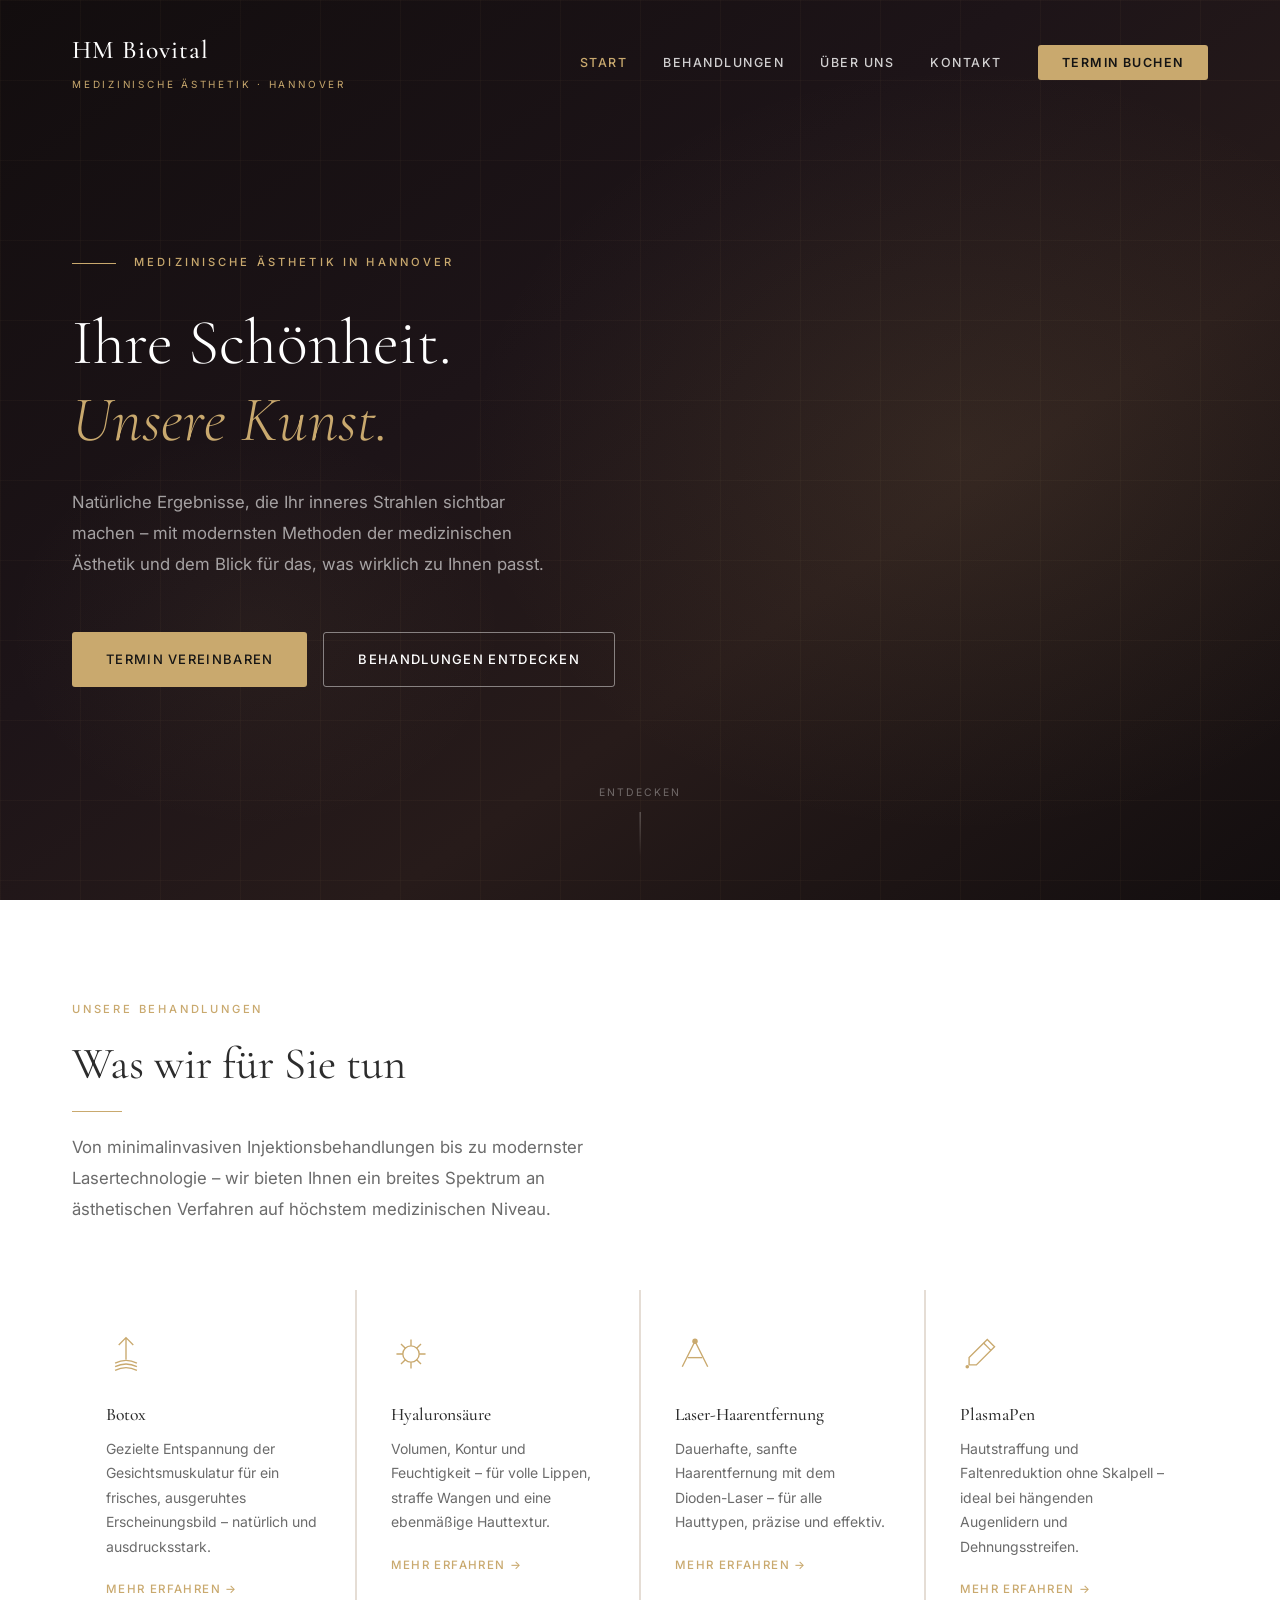
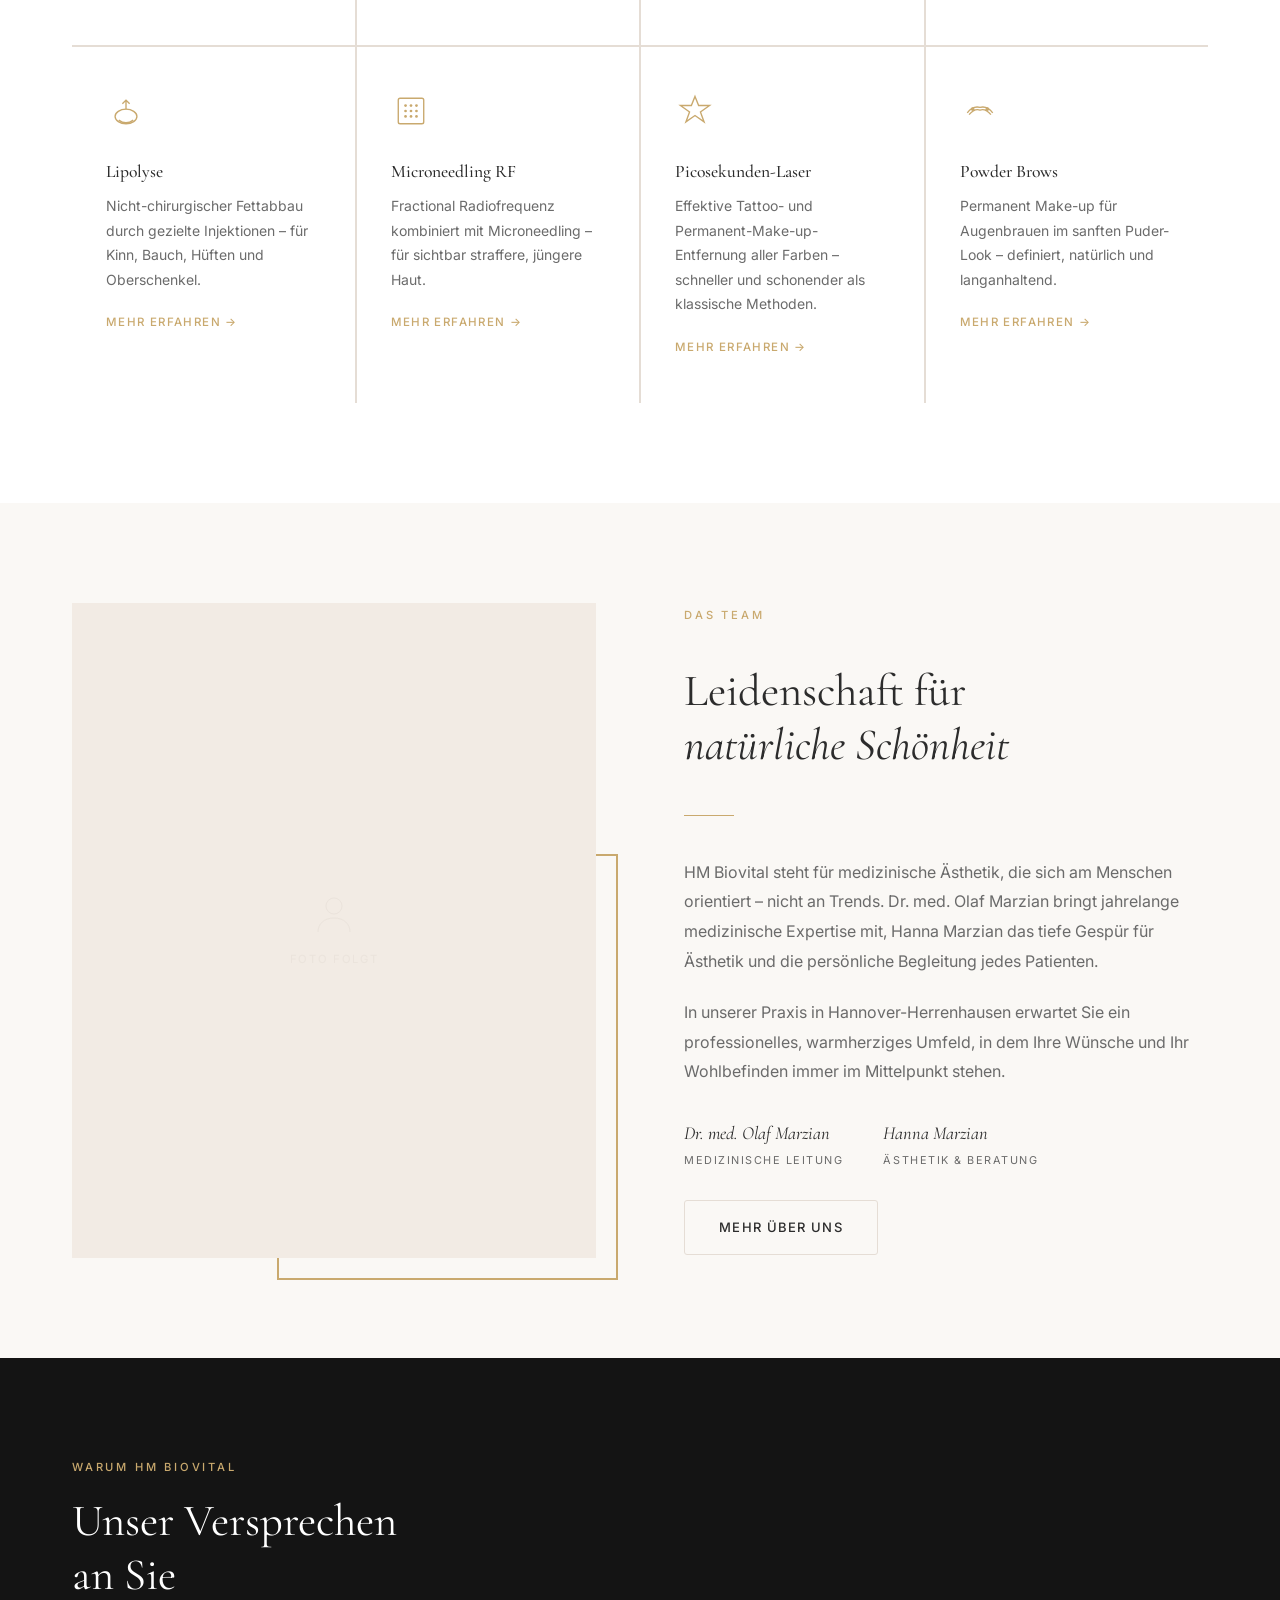
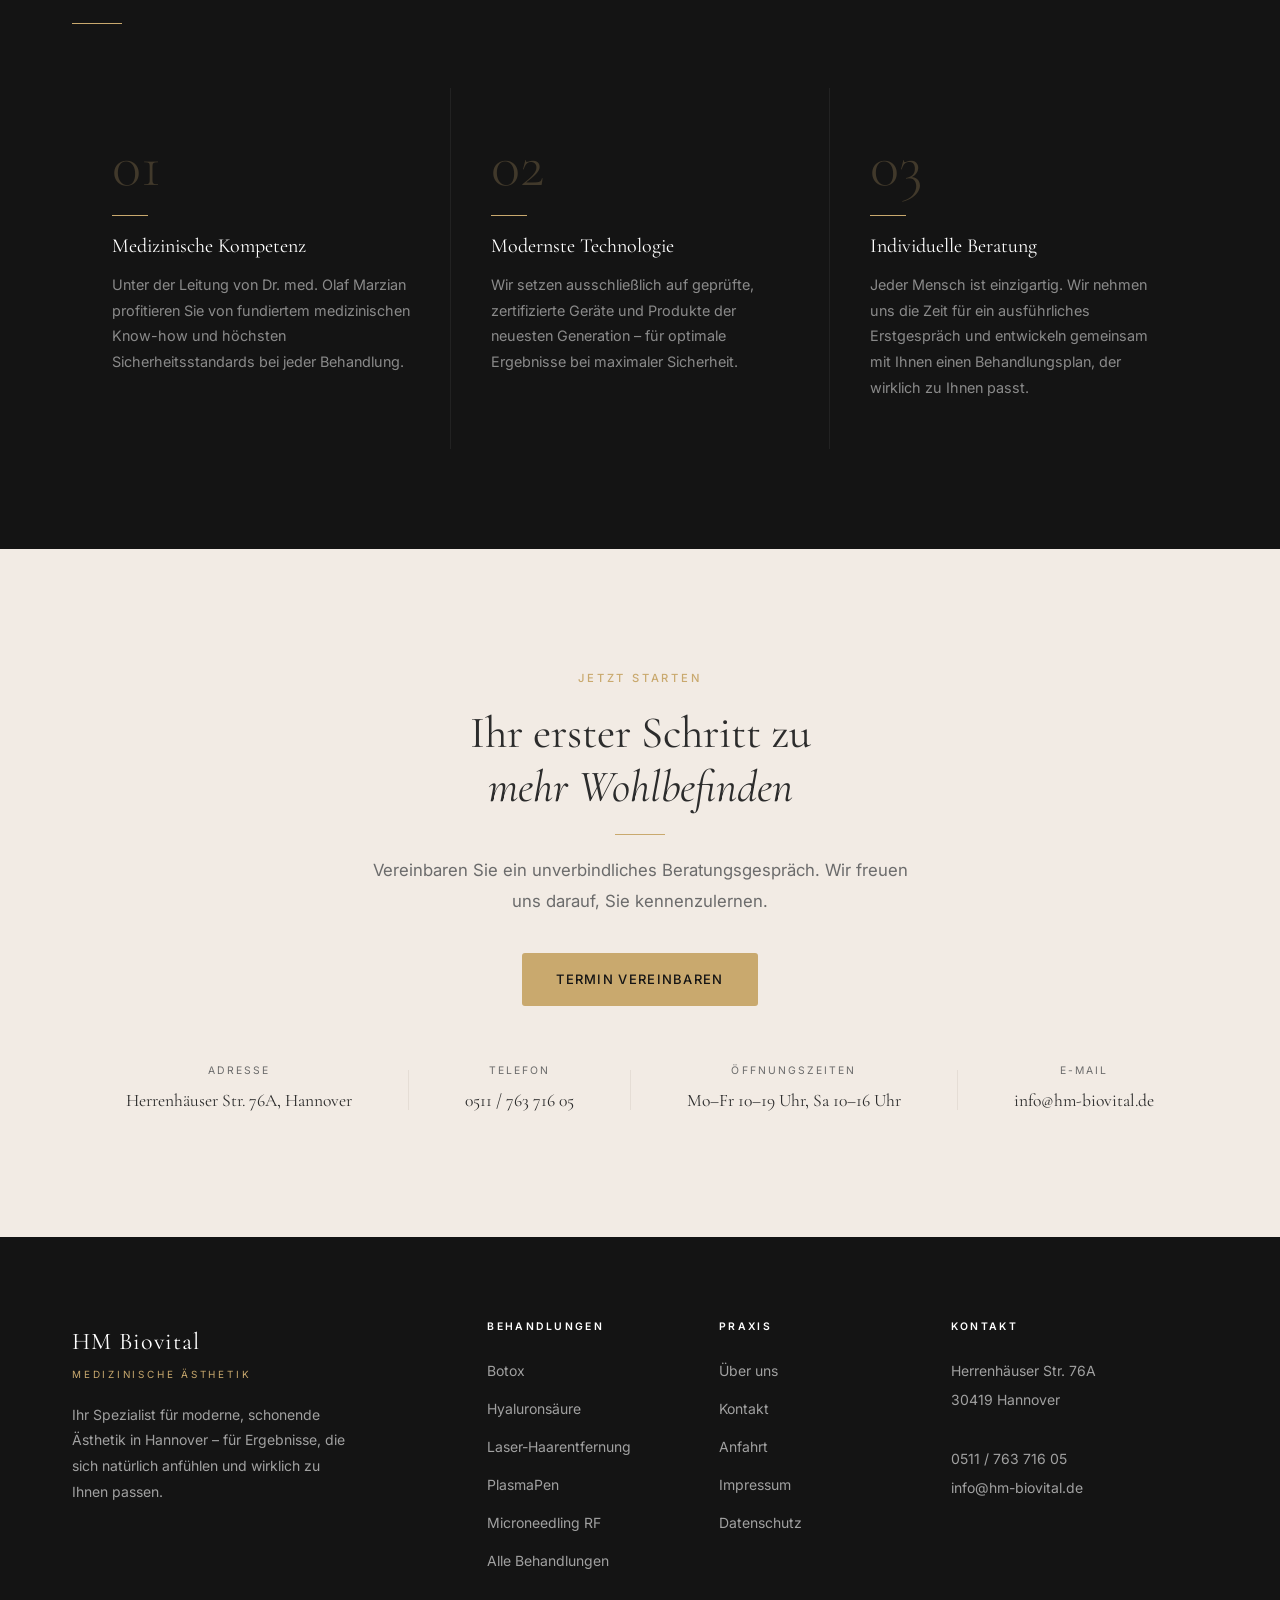
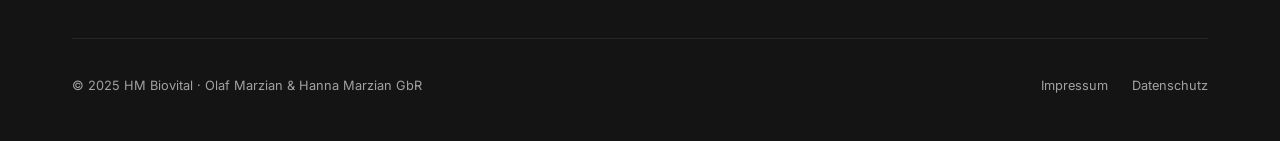
==== index.html @ 1c525e1e "Initial commit: HM Biovital Website" ====
<!DOCTYPE html>
<html lang="de">
<head>
  <meta charset="UTF-8">
  <meta name="viewport" content="width=device-width, initial-scale=1.0">
  <title>HM Biovital – Medizinische Ästhetik Hannover</title>
  <meta name="description" content="HM Biovital in Hannover – Ihr Spezialist für medizinische Ästhetik. Botox, Hyaluron, Laser-Haarentfernung, PlasmaPen, Microneedling & mehr. Jetzt Termin vereinbaren.">
  <link rel="preconnect" href="https://fonts.googleapis.com">
  <link rel="preconnect" href="https://fonts.gstatic.com" crossorigin>
  <link href="https://fonts.googleapis.com/css2?family=Cormorant+Garamond:ital,wght@0,300;0,400;0,500;0,600;1,300;1,400;1,500&family=Inter:wght@300;400;500;600&display=swap" rel="stylesheet">
  <link rel="stylesheet" href="css/style.css">
</head>
<body>

  <!-- ===== HEADER ===== -->
  <header class="header">
    <div class="header-inner">
      <a href="index.html" class="logo">
        <div class="logo-name">HM Biovital</div>
        <div class="logo-tagline">Medizinische Ästhetik · Hannover</div>
      </a>
      <nav aria-label="Hauptnavigation">
        <ul class="nav-links">
          <li><a href="index.html">Start</a></li>
          <li><a href="behandlungen.html">Behandlungen</a></li>
          <li><a href="ueber-uns.html">Über uns</a></li>
          <li><a href="kontakt.html">Kontakt</a></li>
          <li><a href="kontakt.html" class="nav-cta">Termin buchen</a></li>
        </ul>
      </nav>
      <button class="hamburger" aria-label="Menü öffnen" aria-expanded="false">
        <span></span><span></span><span></span>
      </button>
    </div>
  </header>

  <!-- ===== MOBILE NAV ===== -->
  <div class="mobile-nav" role="dialog" aria-label="Navigation">
    <button class="mobile-nav-close" aria-label="Menü schließen">✕</button>
    <a href="index.html">Start</a>
    <a href="behandlungen.html">Behandlungen</a>
    <a href="ueber-uns.html">Über uns</a>
    <a href="kontakt.html">Kontakt</a>
    <a href="kontakt.html" class="btn btn-gold" style="margin-top: 16px;">Termin buchen</a>
  </div>


  <!-- ===== HERO ===== -->
  <section class="hero">
    <div class="hero-content">
      <div class="hero-inner">
        <div class="hero-eyebrow">
          <span>Medizinische Ästhetik in Hannover</span>
        </div>
        <h1>Ihre Schönheit.<br><em>Unsere Kunst.</em></h1>
        <p class="hero-desc">
          Natürliche Ergebnisse, die Ihr inneres Strahlen sichtbar machen –
          mit modernsten Methoden der medizinischen Ästhetik und dem Blick
          für das, was wirklich zu Ihnen passt.
        </p>
        <div class="hero-actions">
          <a href="kontakt.html" class="btn btn-gold">Termin vereinbaren</a>
          <a href="behandlungen.html" class="btn btn-ghost">Behandlungen entdecken</a>
        </div>
      </div>
    </div>
    <div class="hero-scroll" aria-hidden="true">Entdecken</div>
  </section>


  <!-- ===== LEISTUNGEN ===== -->
  <section class="leistungen-section">
    <div class="container">
      <div class="section-header reveal">
        <span class="eyebrow">Unsere Behandlungen</span>
        <h2>Was wir für Sie tun</h2>
        <div class="gold-line"></div>
        <p class="section-desc">
          Von minimalinvasiven Injektionsbehandlungen bis zu modernster
          Lasertechnologie – wir bieten Ihnen ein breites Spektrum an
          ästhetischen Verfahren auf höchstem medizinischen Niveau.
        </p>
      </div>

      <div class="leistungen-grid">

        <!-- Botox -->
        <a href="behandlungen.html#botox" class="leistung-card reveal">
          <svg class="leistung-icon" viewBox="0 0 44 44" fill="none" stroke="currentColor" stroke-width="1.5">
            <path d="M22 4 L22 28 M14 12 L22 4 L30 12 M10 32 Q22 26 34 32 M10 36 Q22 30 34 36 M10 40 Q22 34 34 40"/>
          </svg>
          <h3>Botox</h3>
          <p>Gezielte Entspannung der Gesichtsmuskulatur für ein frisches, ausgeruhtes Erscheinungsbild – natürlich und ausdrucksstark.</p>
          <span class="leistung-more">Mehr erfahren →</span>
        </a>

        <!-- Hyaluron -->
        <a href="behandlungen.html#hyaluron" class="leistung-card reveal reveal-delay-1">
          <svg class="leistung-icon" viewBox="0 0 44 44" fill="none" stroke="currentColor" stroke-width="1.5">
            <circle cx="22" cy="22" r="9"/>
            <path d="M22 6 L22 13 M22 31 L22 38 M6 22 L13 22 M31 22 L38 22 M11 11 L16 16 M28 28 L33 33 M33 11 L28 16 M16 28 L11 33"/>
          </svg>
          <h3>Hyaluronsäure</h3>
          <p>Volumen, Kontur und Feuchtigkeit – für volle Lippen, straffe Wangen und eine ebenmäßige Hauttextur.</p>
          <span class="leistung-more">Mehr erfahren →</span>
        </a>

        <!-- Laser Haarentfernung -->
        <a href="behandlungen.html#laser-haar" class="leistung-card reveal reveal-delay-2">
          <svg class="leistung-icon" viewBox="0 0 44 44" fill="none" stroke="currentColor" stroke-width="1.5">
            <path d="M8 36 L22 8 L36 36"/>
            <path d="M14 26 L30 26"/>
            <circle cx="22" cy="8" r="3" fill="currentColor" stroke="none"/>
          </svg>
          <h3>Laser-Haarentfernung</h3>
          <p>Dauerhafte, sanfte Haarentfernung mit dem Dioden-Laser – für alle Hauttypen, präzise und effektiv.</p>
          <span class="leistung-more">Mehr erfahren →</span>
        </a>

        <!-- PlasmaPen -->
        <a href="behandlungen.html#plasmapen" class="leistung-card reveal reveal-delay-3">
          <svg class="leistung-icon" viewBox="0 0 44 44" fill="none" stroke="currentColor" stroke-width="1.5">
            <path d="M30 6 L38 14 L18 34 L10 34 L10 26 Z"/>
            <path d="M26 10 L34 18"/>
            <circle cx="8" cy="36" r="2" fill="currentColor" stroke="none"/>
          </svg>
          <h3>PlasmaPen</h3>
          <p>Hautstraffung und Faltenreduktion ohne Skalpell – ideal bei hängenden Augenlidern und Dehnungsstreifen.</p>
          <span class="leistung-more">Mehr erfahren →</span>
        </a>

        <!-- Lipolyse -->
        <a href="behandlungen.html#lipolyse" class="leistung-card reveal">
          <svg class="leistung-icon" viewBox="0 0 44 44" fill="none" stroke="currentColor" stroke-width="1.5">
            <ellipse cx="22" cy="28" rx="12" ry="8"/>
            <path d="M22 20 L22 10 M18 14 L22 10 L26 14"/>
            <path d="M14 32 Q22 38 30 32"/>
          </svg>
          <h3>Lipolyse</h3>
          <p>Nicht-chirurgischer Fettabbau durch gezielte Injektionen – für Kinn, Bauch, Hüften und Oberschenkel.</p>
          <span class="leistung-more">Mehr erfahren →</span>
        </a>

        <!-- Microneedling RF -->
        <a href="behandlungen.html#microneedling" class="leistung-card reveal reveal-delay-1">
          <svg class="leistung-icon" viewBox="0 0 44 44" fill="none" stroke="currentColor" stroke-width="1.5">
            <rect x="8" y="8" width="28" height="28" rx="2"/>
            <circle cx="16" cy="16" r="1.5" fill="currentColor" stroke="none"/>
            <circle cx="22" cy="16" r="1.5" fill="currentColor" stroke="none"/>
            <circle cx="28" cy="16" r="1.5" fill="currentColor" stroke="none"/>
            <circle cx="16" cy="22" r="1.5" fill="currentColor" stroke="none"/>
            <circle cx="22" cy="22" r="1.5" fill="currentColor" stroke="none"/>
            <circle cx="28" cy="22" r="1.5" fill="currentColor" stroke="none"/>
            <circle cx="16" cy="28" r="1.5" fill="currentColor" stroke="none"/>
            <circle cx="22" cy="28" r="1.5" fill="currentColor" stroke="none"/>
            <circle cx="28" cy="28" r="1.5" fill="currentColor" stroke="none"/>
          </svg>
          <h3>Microneedling RF</h3>
          <p>Fractional Radiofrequenz kombiniert mit Microneedling – für sichtbar straffere, jüngere Haut.</p>
          <span class="leistung-more">Mehr erfahren →</span>
        </a>

        <!-- Picosekunden-Laser -->
        <a href="behandlungen.html#tattoo-laser" class="leistung-card reveal reveal-delay-2">
          <svg class="leistung-icon" viewBox="0 0 44 44" fill="none" stroke="currentColor" stroke-width="1.5">
            <path d="M22 6 L26 16 L38 16 L28 23 L32 34 L22 27 L12 34 L16 23 L6 16 L18 16 Z"/>
          </svg>
          <h3>Picosekunden-Laser</h3>
          <p>Effektive Tattoo- und Permanent-Make-up-Entfernung aller Farben – schneller und schonender als klassische Methoden.</p>
          <span class="leistung-more">Mehr erfahren →</span>
        </a>

        <!-- Powder Brows -->
        <a href="behandlungen.html#powder-brows" class="leistung-card reveal reveal-delay-3">
          <svg class="leistung-icon" viewBox="0 0 44 44" fill="none" stroke="currentColor" stroke-width="1.5">
            <path d="M8 24 Q14 16 22 18 Q30 16 36 24"/>
            <path d="M10 26 Q16 19 22 21 Q28 19 34 26"/>
            <circle cx="14" cy="20" r="2" fill="currentColor" stroke="none"/>
            <circle cx="30" cy="20" r="2" fill="currentColor" stroke="none"/>
          </svg>
          <h3>Powder Brows</h3>
          <p>Permanent Make-up für Augenbrauen im sanften Puder-Look – definiert, natürlich und langanhaltend.</p>
          <span class="leistung-more">Mehr erfahren →</span>
        </a>

      </div>
    </div>
  </section>


  <!-- ===== ÜBER UNS TEASER ===== -->
  <section class="ueber-teaser">
    <div class="container">
      <div class="split-layout">

        <div class="split-image-wrap reveal">
          <div class="split-image">
            <div class="split-image-inner">
              <svg viewBox="0 0 48 48" fill="none" stroke="currentColor" stroke-width="1">
                <circle cx="24" cy="16" r="8"/>
                <path d="M8 42 C8 34 14 28 24 28 C34 28 40 34 40 42"/>
              </svg>
              <span>Foto folgt</span>
            </div>
          </div>
        </div>

        <div class="split-text reveal reveal-delay-1">
          <span class="eyebrow">Das Team</span>
          <h2>Leidenschaft für<br><em>natürliche Schönheit</em></h2>
          <div class="gold-line"></div>
          <p>
            HM Biovital steht für medizinische Ästhetik, die sich am Menschen
            orientiert – nicht an Trends. Dr. med. Olaf Marzian bringt jahrelange
            medizinische Expertise mit, Hanna Marzian das tiefe Gespür für
            Ästhetik und die persönliche Begleitung jedes Patienten.
          </p>
          <p>
            In unserer Praxis in Hannover-Herrenhausen erwartet Sie ein
            professionelles, warmherziges Umfeld, in dem Ihre Wünsche
            und Ihr Wohlbefinden immer im Mittelpunkt stehen.
          </p>
          <div class="signatures">
            <div>
              <div class="signature-name">Dr. med. Olaf Marzian</div>
              <div class="signature-role">Medizinische Leitung</div>
            </div>
            <div>
              <div class="signature-name">Hanna Marzian</div>
              <div class="signature-role">Ästhetik &amp; Beratung</div>
            </div>
          </div>
          <a href="ueber-uns.html" class="btn btn-outline" style="align-self: flex-start; margin-top: 8px;">Mehr über uns</a>
        </div>

      </div>
    </div>
  </section>


  <!-- ===== USP SECTION ===== -->
  <section class="usp-section">
    <div class="container">
      <div class="section-header reveal">
        <span class="eyebrow">Warum HM Biovital</span>
        <h2 style="color: var(--white);">Unser Versprechen<br>an Sie</h2>
        <div class="gold-line"></div>
      </div>

      <div class="usp-grid">
        <div class="usp-item reveal">
          <div class="usp-num">01</div>
          <div class="usp-divider"></div>
          <h3>Medizinische Kompetenz</h3>
          <p>
            Unter der Leitung von Dr. med. Olaf Marzian profitieren Sie von
            fundiertem medizinischen Know-how und höchsten Sicherheitsstandards
            bei jeder Behandlung.
          </p>
        </div>
        <div class="usp-item reveal reveal-delay-1">
          <div class="usp-num">02</div>
          <div class="usp-divider"></div>
          <h3>Modernste Technologie</h3>
          <p>
            Wir setzen ausschließlich auf geprüfte, zertifizierte Geräte
            und Produkte der neuesten Generation – für optimale Ergebnisse
            bei maximaler Sicherheit.
          </p>
        </div>
        <div class="usp-item reveal reveal-delay-2">
          <div class="usp-num">03</div>
          <div class="usp-divider"></div>
          <h3>Individuelle Beratung</h3>
          <p>
            Jeder Mensch ist einzigartig. Wir nehmen uns die Zeit für ein
            ausführliches Erstgespräch und entwickeln gemeinsam mit Ihnen
            einen Behandlungsplan, der wirklich zu Ihnen passt.
          </p>
        </div>
      </div>
    </div>
  </section>


  <!-- ===== CTA ===== -->
  <section class="cta-section">
    <div class="container">
      <div class="reveal">
        <span class="eyebrow">Jetzt starten</span>
        <h2>Ihr erster Schritt zu<br><em>mehr Wohlbefinden</em></h2>
        <div class="gold-line center"></div>
        <p class="section-desc" style="text-align: center; margin: 0 auto;">
          Vereinbaren Sie ein unverbindliches Beratungsgespräch.
          Wir freuen uns darauf, Sie kennenzulernen.
        </p>
        <div style="margin-top: 36px;">
          <a href="kontakt.html" class="btn btn-gold">Termin vereinbaren</a>
        </div>
      </div>

      <div class="cta-meta reveal reveal-delay-2">
        <div class="cta-meta-item">
          <span class="cta-meta-label">Adresse</span>
          <span class="cta-meta-value">Herrenhäuser Str. 76A, Hannover</span>
        </div>
        <div class="cta-meta-divider"></div>
        <div class="cta-meta-item">
          <span class="cta-meta-label">Telefon</span>
          <span class="cta-meta-value"><a href="tel:+4951176371605" style="color: inherit;">0511 / 763 716 05</a></span>
        </div>
        <div class="cta-meta-divider"></div>
        <div class="cta-meta-item">
          <span class="cta-meta-label">Öffnungszeiten</span>
          <span class="cta-meta-value">Mo–Fr 10–19 Uhr, Sa 10–16 Uhr</span>
        </div>
        <div class="cta-meta-divider"></div>
        <div class="cta-meta-item">
          <span class="cta-meta-label">E-Mail</span>
          <span class="cta-meta-value"><a href="mailto:info@hm-biovital.de" style="color: inherit;">info@hm-biovital.de</a></span>
        </div>
      </div>
    </div>
  </section>


  <!-- ===== FOOTER ===== -->
  <footer class="footer">
    <div class="container">
      <div class="footer-inner">
        <div class="footer-brand">
          <div class="footer-brand-name">HM Biovital</div>
          <div class="footer-brand-tag">Medizinische Ästhetik</div>
          <p>Ihr Spezialist für moderne, schonende Ästhetik in Hannover – für Ergebnisse, die sich natürlich anfühlen und wirklich zu Ihnen passen.</p>
        </div>

        <div class="footer-col">
          <h4>Behandlungen</h4>
          <ul class="footer-links">
            <li><a href="behandlungen.html#botox">Botox</a></li>
            <li><a href="behandlungen.html#hyaluron">Hyaluronsäure</a></li>
            <li><a href="behandlungen.html#laser-haar">Laser-Haarentfernung</a></li>
            <li><a href="behandlungen.html#plasmapen">PlasmaPen</a></li>
            <li><a href="behandlungen.html#microneedling">Microneedling RF</a></li>
            <li><a href="behandlungen.html">Alle Behandlungen</a></li>
          </ul>
        </div>

        <div class="footer-col">
          <h4>Praxis</h4>
          <ul class="footer-links">
            <li><a href="ueber-uns.html">Über uns</a></li>
            <li><a href="kontakt.html">Kontakt</a></li>
            <li><a href="kontakt.html">Anfahrt</a></li>
            <li><a href="impressum.html">Impressum</a></li>
            <li><a href="impressum.html#datenschutz">Datenschutz</a></li>
          </ul>
        </div>

        <div class="footer-col">
          <h4>Kontakt</h4>
          <address class="footer-address">
            Herrenhäuser Str. 76A<br>
            30419 Hannover<br>
            <br>
            <a href="tel:+4951176371605">0511 / 763 716 05</a><br>
            <a href="mailto:info@hm-biovital.de">info@hm-biovital.de</a>
          </address>
        </div>
      </div>

      <div class="footer-bottom">
        <span>© 2025 HM Biovital · Olaf Marzian &amp; Hanna Marzian GbR</span>
        <div class="footer-bottom-links">
          <a href="impressum.html">Impressum</a>
          <a href="impressum.html#datenschutz">Datenschutz</a>
        </div>
      </div>
    </div>
  </footer>

  <script src="js/main.js"></script>
</body>
</html>
---- css/style.css ----
/* ============================================================
   HM BIOVITAL – Premium Medical Aesthetics
   style.css
   ============================================================ */

/* 1. Custom Properties
   ============================================================ */
:root {
  --gold:        #C9A96E;
  --gold-light:  #E0C898;
  --gold-dark:   #A07840;
  --ivory:       #FAF8F5;
  --rose:        #F2EBE4;
  --dark:        #141414;
  --dark-2:      #1E1A1B;
  --dark-3:      #2A2424;
  --text:        #2C2C2C;
  --text-light:  #6B6B6B;
  --border:      #E5DDD5;
  --white:       #FFFFFF;

  --font-display: 'Cormorant Garamond', Georgia, serif;
  --font-body:    'Inter', -apple-system, BlinkMacSystemFont, sans-serif;

  --max-width:   1200px;

  --ease:        cubic-bezier(0.4, 0, 0.2, 1);
  --t-fast:      0.2s ease;
  --t:           0.35s ease;
  --t-slow:      0.65s ease;

  --shadow-sm:   0 2px 12px rgba(0, 0, 0, 0.06);
  --shadow:      0 4px 28px rgba(0, 0, 0, 0.10);
  --shadow-lg:   0 10px 52px rgba(0, 0, 0, 0.14);

  --radius:      3px;
}

/* 2. Reset & Base
   ============================================================ */
*, *::before, *::after {
  box-sizing: border-box;
  margin: 0;
  padding: 0;
}

html {
  font-size: 16px;
  scroll-behavior: smooth;
}

body {
  font-family: var(--font-body);
  color: var(--text);
  background: var(--ivory);
  line-height: 1.75;
  -webkit-font-smoothing: antialiased;
  -moz-osx-font-smoothing: grayscale;
}

img { max-width: 100%; height: auto; display: block; }
a   { color: inherit; text-decoration: none; }
ul  { list-style: none; }

/* 3. Typography
   ============================================================ */
h1, h2, h3, h4 {
  font-family: var(--font-display);
  font-weight: 400;
  line-height: 1.2;
}

h1 { font-size: clamp(2.4rem, 5vw, 4.5rem); }
h2 { font-size: clamp(1.9rem, 3.5vw, 3rem); }
h3 { font-size: clamp(1.3rem, 2.5vw, 1.75rem); }
h4 { font-size: 1.15rem; }

.eyebrow {
  display: block;
  font-size: 0.7rem;
  letter-spacing: 0.25em;
  text-transform: uppercase;
  color: var(--gold);
  font-family: var(--font-body);
  font-weight: 500;
  margin-bottom: 18px;
}

.section-desc {
  color: var(--text-light);
  font-size: 1.05rem;
  line-height: 1.85;
  max-width: 540px;
}

/* 4. Layout Utilities
   ============================================================ */
.container {
  max-width: var(--max-width);
  margin: 0 auto;
  padding: 0 32px;
}

section { padding: 100px 0; }

.section-header        { margin-bottom: 64px; }
.section-header.center { text-align: center; display: flex; flex-direction: column; align-items: center; }

.gold-line        { width: 50px; height: 1px; background: var(--gold); margin: 20px 0; }
.gold-line.center { margin: 20px auto; }

/* 5. Buttons
   ============================================================ */
.btn {
  display: inline-flex;
  align-items: center;
  gap: 10px;
  padding: 15px 34px;
  font-family: var(--font-body);
  font-size: 0.8125rem;
  font-weight: 500;
  letter-spacing: 0.1em;
  text-transform: uppercase;
  border: none;
  cursor: pointer;
  transition: var(--t);
  border-radius: var(--radius);
  text-decoration: none;
  white-space: nowrap;
}

.btn-gold {
  background: var(--gold);
  color: var(--dark);
}
.btn-gold:hover {
  background: var(--gold-dark);
  color: var(--white);
  transform: translateY(-2px);
  box-shadow: 0 6px 24px rgba(201, 169, 110, 0.45);
}

.btn-ghost {
  background: transparent;
  color: var(--white);
  border: 1px solid rgba(255, 255, 255, 0.45);
}
.btn-ghost:hover {
  border-color: var(--gold);
  color: var(--gold);
}

.btn-outline {
  background: transparent;
  color: var(--text);
  border: 1px solid var(--border);
}
.btn-outline:hover {
  border-color: var(--gold);
  color: var(--gold);
}

/* 6. Navigation
   ============================================================ */
.header {
  position: fixed;
  top: 0;
  left: 0;
  right: 0;
  z-index: 1000;
  padding: 28px 0;
  transition: padding var(--t), background var(--t), box-shadow var(--t);
}

.header.scrolled {
  background: rgba(255, 255, 255, 0.96);
  backdrop-filter: blur(20px);
  -webkit-backdrop-filter: blur(20px);
  padding: 16px 0;
  box-shadow: var(--shadow-sm);
}

.header-inner {
  max-width: var(--max-width);
  margin: 0 auto;
  padding: 0 32px;
  display: flex;
  align-items: center;
  justify-content: space-between;
}

.logo {
  display: flex;
  flex-direction: column;
  gap: 3px;
}

.logo-name {
  font-family: var(--font-display);
  font-size: 1.6rem;
  font-weight: 500;
  letter-spacing: 0.04em;
  color: var(--white);
  transition: color var(--t);
}

.logo-tagline {
  font-size: 0.62rem;
  letter-spacing: 0.28em;
  text-transform: uppercase;
  color: var(--gold);
  font-weight: 400;
}

.header.scrolled .logo-name { color: var(--dark); }

.nav-links {
  display: flex;
  align-items: center;
  gap: 36px;
}

.nav-links a {
  font-size: 0.78rem;
  letter-spacing: 0.12em;
  text-transform: uppercase;
  font-weight: 500;
  color: rgba(255, 255, 255, 0.8);
  transition: color var(--t-fast);
  position: relative;
}

.nav-links a::after {
  content: '';
  position: absolute;
  bottom: -3px;
  left: 0;
  width: 0;
  height: 1px;
  background: var(--gold);
  transition: width var(--t-fast);
}

.nav-links a:hover        { color: var(--gold); }
.nav-links a:hover::after { width: 100%; }

.header.scrolled .nav-links a       { color: var(--text); }
.header.scrolled .nav-links a:hover { color: var(--gold); }

.nav-cta {
  background: var(--gold) !important;
  color: var(--dark) !important;
  padding: 10px 24px;
  border-radius: var(--radius);
  font-weight: 600 !important;
  transition: background var(--t-fast), box-shadow var(--t-fast) !important;
}
.nav-cta:hover {
  background: var(--gold-dark) !important;
  color: var(--white) !important;
  box-shadow: 0 4px 16px rgba(201, 169, 110, 0.4) !important;
}
.nav-cta::after { display: none !important; }

/* Hamburger */
.hamburger {
  display: none;
  flex-direction: column;
  gap: 5px;
  background: none;
  border: none;
  cursor: pointer;
  padding: 4px;
}
.hamburger span {
  display: block;
  width: 24px;
  height: 1.5px;
  background: var(--white);
  transition: var(--t-fast);
}
.header.scrolled .hamburger span { background: var(--dark); }

/* Mobile Nav */
.mobile-nav {
  display: none;
  position: fixed;
  inset: 0;
  background: var(--dark);
  z-index: 999;
  flex-direction: column;
  align-items: center;
  justify-content: center;
  gap: 36px;
  opacity: 0;
  pointer-events: none;
  transition: opacity var(--t);
}
.mobile-nav.open {
  opacity: 1;
  pointer-events: all;
}
.mobile-nav a {
  font-family: var(--font-display);
  font-size: 2.2rem;
  color: var(--white);
  transition: color var(--t-fast);
}
.mobile-nav a:hover { color: var(--gold); }

.mobile-nav-close {
  position: absolute;
  top: 28px;
  right: 32px;
  background: none;
  border: none;
  cursor: pointer;
  color: var(--white);
  font-size: 1.4rem;
  line-height: 1;
  opacity: 0.7;
  transition: opacity var(--t-fast);
}
.mobile-nav-close:hover { opacity: 1; }

/* 7. Hero (Homepage)
   ============================================================ */
.hero {
  min-height: 100vh;
  display: flex;
  align-items: center;
  position: relative;
  overflow: hidden;
  background:
    linear-gradient(145deg, #120D0E 0%, #1D1418 40%, #271B1A 65%, #130E0F 100%);
}

.hero::before {
  content: '';
  position: absolute;
  inset: 0;
  background:
    radial-gradient(ellipse 900px 700px at 75% 50%, rgba(201, 169, 110, 0.09) 0%, transparent 55%),
    radial-gradient(ellipse 500px 400px at 20% 70%, rgba(201, 169, 110, 0.05) 0%, transparent 50%);
  pointer-events: none;
}

/* Subtle grid overlay */
.hero::after {
  content: '';
  position: absolute;
  inset: 0;
  background-image:
    linear-gradient(rgba(201, 169, 110, 0.04) 1px, transparent 1px),
    linear-gradient(90deg, rgba(201, 169, 110, 0.04) 1px, transparent 1px);
  background-size: 80px 80px;
  pointer-events: none;
}

.hero-content {
  position: relative;
  z-index: 2;
  width: 100%;
  max-width: var(--max-width);
  margin: 0 auto;
  padding: 140px 32px 100px;
}

.hero-inner { max-width: 620px; }

.hero-eyebrow {
  display: flex;
  align-items: center;
  gap: 18px;
  margin-bottom: 32px;
}
.hero-eyebrow::before {
  content: '';
  display: block;
  width: 44px;
  height: 1px;
  background: var(--gold);
  flex-shrink: 0;
}
.hero-eyebrow span {
  font-size: 0.7rem;
  letter-spacing: 0.28em;
  text-transform: uppercase;
  color: var(--gold);
  font-weight: 500;
}

.hero h1 {
  color: var(--white);
  margin-bottom: 28px;
  font-weight: 300;
}
.hero h1 em {
  font-style: italic;
  color: var(--gold);
}

.hero-desc {
  color: rgba(255, 255, 255, 0.6);
  font-size: 1.05rem;
  line-height: 1.85;
  margin-bottom: 52px;
  max-width: 500px;
}

.hero-actions {
  display: flex;
  gap: 16px;
  flex-wrap: wrap;
}

.hero-scroll {
  position: absolute;
  bottom: 44px;
  left: 50%;
  transform: translateX(-50%);
  display: flex;
  flex-direction: column;
  align-items: center;
  gap: 10px;
  color: rgba(255, 255, 255, 0.35);
  font-size: 0.65rem;
  letter-spacing: 0.2em;
  text-transform: uppercase;
  z-index: 2;
  animation: heroBob 2.2s infinite var(--ease);
}
.hero-scroll::after {
  content: '';
  display: block;
  width: 1px;
  height: 44px;
  background: linear-gradient(to bottom, rgba(255,255,255,0.35), transparent);
}

@keyframes heroBob {
  0%, 100% { transform: translateX(-50%) translateY(0); }
  50%       { transform: translateX(-50%) translateY(8px); }
}

/* 8. Page Hero (Unterseiten)
   ============================================================ */
.page-hero {
  padding: 180px 0 100px;
  background: var(--dark-2);
  text-align: center;
  position: relative;
  overflow: hidden;
}
.page-hero::before {
  content: '';
  position: absolute;
  inset: 0;
  background: radial-gradient(ellipse 900px 500px at 50% 110%, rgba(201, 169, 110, 0.07) 0%, transparent 60%);
}
.page-hero .container { position: relative; z-index: 2; }
.page-hero h1    { color: var(--white); margin-bottom: 20px; }
.page-hero p     { color: rgba(255,255,255,0.55); max-width: 540px; margin: 0 auto; font-size: 1.05rem; }

/* 9. Leistungen Grid
   ============================================================ */
.leistungen-section { background: var(--white); }

.leistungen-grid {
  display: grid;
  grid-template-columns: repeat(4, 1fr);
  gap: 2px;
  background: var(--border);
}

.leistung-card {
  background: var(--white);
  padding: 44px 34px;
  transition: background var(--t), color var(--t);
  text-decoration: none;
  color: var(--text);
  display: block;
}
.leistung-card:hover { background: var(--dark); color: var(--white); }

.leistung-icon {
  width: 40px;
  height: 40px;
  margin-bottom: 22px;
  color: var(--gold);
}

.leistung-card h3 {
  font-size: 1.1rem;
  margin-bottom: 12px;
  font-weight: 500;
}

.leistung-card p {
  font-size: 0.875rem;
  line-height: 1.75;
  color: var(--text-light);
}
.leistung-card:hover p { color: rgba(255,255,255,0.6); }

.leistung-more {
  display: inline-flex;
  align-items: center;
  gap: 6px;
  margin-top: 20px;
  font-size: 0.72rem;
  letter-spacing: 0.12em;
  text-transform: uppercase;
  font-weight: 500;
  color: var(--gold);
  transition: gap var(--t-fast);
}
.leistung-card:hover .leistung-more { gap: 10px; }

/* 10. Über uns Teaser
   ============================================================ */
.ueber-teaser { background: var(--ivory); }

.split-layout {
  display: grid;
  grid-template-columns: 1fr 1fr;
  gap: 88px;
  align-items: center;
}

.split-image-wrap {
  position: relative;
}

.split-image {
  aspect-ratio: 4/5;
  background: var(--rose);
  overflow: hidden;
  position: relative;
}

.split-image-inner {
  width: 100%;
  height: 100%;
  display: flex;
  align-items: center;
  justify-content: center;
  flex-direction: column;
  gap: 12px;
  color: var(--border);
}

.split-image-inner svg {
  width: 48px;
  height: 48px;
  opacity: 0.5;
}

.split-image-inner span {
  font-size: 0.7rem;
  letter-spacing: 0.15em;
  text-transform: uppercase;
  opacity: 0.5;
}

/* Decorative offset border */
.split-image-wrap::after {
  content: '';
  position: absolute;
  bottom: -22px;
  right: -22px;
  width: 65%;
  height: 65%;
  border: 2px solid var(--gold);
  pointer-events: none;
  z-index: -1;
}

.split-text { display: flex; flex-direction: column; gap: 22px; }
.split-text p {
  color: var(--text-light);
  line-height: 1.85;
}

.signatures {
  display: flex;
  gap: 40px;
  margin-top: 8px;
}
.signature-name {
  font-family: var(--font-display);
  font-size: 1.15rem;
  font-style: italic;
}
.signature-role {
  font-size: 0.68rem;
  letter-spacing: 0.14em;
  text-transform: uppercase;
  color: var(--text-light);
  margin-top: 2px;
}

/* 11. USP Section
   ============================================================ */
.usp-section { background: var(--dark); color: var(--white); }
.usp-section .eyebrow { color: var(--gold); }
.usp-section .section-desc { color: rgba(255,255,255,0.5); }

.usp-grid {
  display: grid;
  grid-template-columns: repeat(3, 1fr);
  gap: 1px;
  background: rgba(255,255,255,0.06);
  margin-top: 64px;
}

.usp-item {
  padding: 48px 40px;
  background: var(--dark);
  display: flex;
  flex-direction: column;
  gap: 14px;
  transition: background var(--t);
}
.usp-item:hover { background: var(--dark-3); }

.usp-num {
  font-family: var(--font-display);
  font-size: 3.8rem;
  color: rgba(201, 169, 110, 0.25);
  font-weight: 300;
  line-height: 1;
}

.usp-item h3 {
  font-size: 1.25rem;
  font-weight: 400;
  color: var(--white);
}

.usp-item p {
  font-size: 0.9rem;
  line-height: 1.8;
  color: rgba(255,255,255,0.5);
}

.usp-divider {
  width: 36px;
  height: 1px;
  background: var(--gold);
  margin: 4px 0;
}

/* 12. CTA Section
   ============================================================ */
.cta-section {
  background: var(--rose);
  text-align: center;
  padding: 120px 32px;
}
.cta-section h2    { margin-bottom: 16px; }
.cta-section .section-desc { margin: 0 auto 44px; }

.cta-meta {
  display: flex;
  justify-content: center;
  gap: 56px;
  margin-top: 56px;
  flex-wrap: wrap;
}
.cta-meta-item {
  display: flex;
  flex-direction: column;
  align-items: center;
  gap: 6px;
}
.cta-meta-label {
  font-size: 0.65rem;
  letter-spacing: 0.2em;
  text-transform: uppercase;
  color: var(--text-light);
}
.cta-meta-value {
  font-family: var(--font-display);
  font-size: 1.1rem;
  color: var(--text);
}
.cta-meta-divider {
  width: 1px;
  height: 40px;
  background: var(--border);
  align-self: center;
}

/* 13. Footer
   ============================================================ */
.footer {
  background: var(--dark);
  color: rgba(255,255,255,0.6);
  padding: 84px 0 44px;
}

.footer-inner {
  display: grid;
  grid-template-columns: 2fr 1fr 1fr 1.4fr;
  gap: 48px;
  margin-bottom: 64px;
}

.footer-brand-name {
  font-family: var(--font-display);
  font-size: 1.5rem;
  color: var(--white);
  letter-spacing: 0.04em;
}
.footer-brand-tag {
  font-size: 0.62rem;
  letter-spacing: 0.28em;
  text-transform: uppercase;
  color: var(--gold);
  margin-top: 3px;
  margin-bottom: 18px;
}
.footer-brand p {
  font-size: 0.875rem;
  line-height: 1.85;
  max-width: 280px;
}

.footer-col h4 {
  font-family: var(--font-body);
  font-size: 0.65rem;
  letter-spacing: 0.22em;
  text-transform: uppercase;
  font-weight: 600;
  color: var(--white);
  margin-bottom: 22px;
}

.footer-links {
  display: flex;
  flex-direction: column;
  gap: 10px;
}
.footer-links a {
  font-size: 0.875rem;
  transition: color var(--t-fast);
}
.footer-links a:hover { color: var(--gold); }

.footer-address {
  font-style: normal;
  font-size: 0.875rem;
  line-height: 2.1;
}
.footer-address a { transition: color var(--t-fast); }
.footer-address a:hover { color: var(--gold); }

.footer-bottom {
  border-top: 1px solid rgba(255,255,255,0.08);
  padding-top: 36px;
  display: flex;
  align-items: center;
  justify-content: space-between;
  font-size: 0.8rem;
}
.footer-bottom a { transition: color var(--t-fast); }
.footer-bottom a:hover { color: var(--gold); }
.footer-bottom-links { display: flex; gap: 24px; }

/* 14. Behandlungen Page
   ============================================================ */
.behandlungen-section { background: var(--ivory); }

.behandlung-item {
  padding: 88px 0;
  border-bottom: 1px solid var(--border);
  display: grid;
  grid-template-columns: 1fr 2fr;
  gap: 88px;
  align-items: start;
}
.behandlung-item:last-child { border-bottom: none; }

.behandlung-sticky {
  position: sticky;
  top: 100px;
}

.behandlung-number {
  font-family: var(--font-display);
  font-size: 5rem;
  color: var(--border);
  font-weight: 300;
  line-height: 1;
  margin-bottom: 20px;
}

.behandlung-sticky h2 {
  font-size: 1.85rem;
  margin-bottom: 14px;
}

.tag {
  display: inline-block;
  padding: 5px 14px;
  background: var(--rose);
  color: var(--text);
  font-size: 0.68rem;
  letter-spacing: 0.12em;
  text-transform: uppercase;
  border-radius: 100px;
  font-weight: 500;
}

.behandlung-body > * + * { margin-top: 20px; }

.behandlung-body h3 {
  font-size: 1.2rem;
  font-weight: 500;
  margin-top: 36px !important;
  margin-bottom: 0;
}

.behandlung-body p {
  color: var(--text-light);
  line-height: 1.9;
}

.bullet-list {
  display: flex;
  flex-direction: column;
  gap: 12px;
}
.bullet-list li {
  display: flex;
  gap: 14px;
  align-items: flex-start;
  font-size: 0.9375rem;
  color: var(--text-light);
  line-height: 1.7;
}
.bullet-list li::before {
  content: '';
  display: block;
  width: 6px;
  height: 6px;
  border-radius: 50%;
  background: var(--gold);
  margin-top: 8px;
  flex-shrink: 0;
}

.info-grid {
  display: grid;
  grid-template-columns: repeat(3, 1fr);
  gap: 2px;
  background: var(--border);
  margin-top: 36px;
}
.info-box {
  background: var(--white);
  padding: 22px 26px;
}
.info-box-label {
  font-size: 0.63rem;
  letter-spacing: 0.18em;
  text-transform: uppercase;
  color: var(--text-light);
  margin-bottom: 6px;
}
.info-box-value {
  font-family: var(--font-display);
  font-size: 1.1rem;
}

/* 15. Über uns Page
   ============================================================ */
.team-section { background: var(--white); }

.team-grid {
  display: grid;
  grid-template-columns: 1fr 1fr;
  gap: 2px;
  background: var(--border);
  margin-top: 64px;
}

.team-card {
  background: var(--white);
  padding: 56px 48px;
}

.team-photo {
  width: 110px;
  height: 110px;
  border-radius: 50%;
  background: var(--rose);
  display: flex;
  align-items: center;
  justify-content: center;
  font-family: var(--font-display);
  font-size: 2rem;
  color: var(--gold);
  margin-bottom: 30px;
}

.team-card h3 { margin-bottom: 6px; font-size: 1.6rem; }
.team-role {
  font-size: 0.68rem;
  letter-spacing: 0.16em;
  text-transform: uppercase;
  color: var(--gold);
  font-weight: 500;
  margin-bottom: 22px;
}
.team-card p {
  color: var(--text-light);
  font-size: 0.9375rem;
  line-height: 1.85;
  margin-bottom: 14px;
}
.team-card p:last-child { margin-bottom: 0; }

.philosophy-section { background: var(--dark-2); }

.philosophy-quote {
  font-family: var(--font-display);
  font-size: clamp(1.5rem, 3vw, 2.4rem);
  font-style: italic;
  font-weight: 300;
  max-width: 820px;
  margin: 0 auto;
  text-align: center;
  line-height: 1.55;
  color: rgba(255,255,255,0.85);
}
.philosophy-quote cite {
  display: block;
  font-size: 0.78rem;
  font-style: normal;
  letter-spacing: 0.18em;
  text-transform: uppercase;
  color: var(--gold);
  margin-top: 28px;
  font-family: var(--font-body);
}

.values-section { background: var(--ivory); }
.values-grid {
  display: grid;
  grid-template-columns: repeat(3, 1fr);
  gap: 24px;
  margin-top: 64px;
}
.value-item {
  border: 1px solid var(--border);
  padding: 36px 32px;
  transition: border-color var(--t), box-shadow var(--t);
}
.value-item:hover {
  border-color: var(--gold);
  box-shadow: var(--shadow-sm);
}
.value-icon {
  width: 36px;
  height: 36px;
  color: var(--gold);
  margin-bottom: 20px;
}
.value-item h4 {
  font-family: var(--font-display);
  font-size: 1.15rem;
  font-weight: 500;
  margin-bottom: 10px;
}
.value-item p {
  font-size: 0.875rem;
  color: var(--text-light);
  line-height: 1.75;
}

/* 16. Kontakt Page
   ============================================================ */
.kontakt-section { background: var(--ivory); }

.kontakt-grid {
  display: grid;
  grid-template-columns: 1fr 1.3fr;
  gap: 88px;
  align-items: start;
}

.kontakt-info {
  display: flex;
  flex-direction: column;
  gap: 44px;
  position: sticky;
  top: 100px;
}

.kontakt-block-label {
  font-size: 0.65rem;
  letter-spacing: 0.2em;
  text-transform: uppercase;
  font-weight: 600;
  color: var(--gold);
  margin-bottom: 14px;
}

.kontakt-block p,
.kontakt-block address {
  font-style: normal;
  color: var(--text-light);
  line-height: 2.1;
  font-size: 0.9375rem;
}
.kontakt-block a { transition: color var(--t-fast); }
.kontakt-block a:hover { color: var(--gold); }

.hours-table { width: 100%; border-collapse: collapse; }
.hours-table tr { border-bottom: 1px solid var(--border); }
.hours-table tr:last-child { border-bottom: none; }
.hours-table td {
  padding: 11px 0;
  font-size: 0.9rem;
  color: var(--text-light);
}
.hours-table td:first-child { color: var(--text); font-weight: 500; }
.hours-table td:last-child  { text-align: right; }

/* Form */
.kontakt-form {
  background: var(--white);
  padding: 52px 48px;
  box-shadow: var(--shadow);
}
.kontakt-form h3 {
  font-size: 1.5rem;
  margin-bottom: 36px;
}

.form-group { margin-bottom: 24px; }
.form-group label {
  display: block;
  font-size: 0.65rem;
  letter-spacing: 0.18em;
  text-transform: uppercase;
  font-weight: 600;
  color: var(--text);
  margin-bottom: 9px;
}
.form-group input,
.form-group textarea,
.form-group select {
  width: 100%;
  padding: 13px 16px;
  border: 1px solid var(--border);
  background: var(--ivory);
  font-family: var(--font-body);
  font-size: 0.9375rem;
  color: var(--text);
  transition: border-color var(--t-fast), background var(--t-fast);
  border-radius: var(--radius);
  outline: none;
  appearance: none;
}
.form-group input:focus,
.form-group textarea:focus,
.form-group select:focus {
  border-color: var(--gold);
  background: var(--white);
}
.form-group textarea { height: 140px; resize: vertical; }

.form-row {
  display: grid;
  grid-template-columns: 1fr 1fr;
  gap: 16px;
}

.form-privacy {
  font-size: 0.8rem;
  color: var(--text-light);
  margin-bottom: 24px;
  line-height: 1.6;
}
.form-privacy a { color: var(--gold); }
.form-privacy a:hover { color: var(--gold-dark); }

/* Map */
.map-section {
  height: 420px;
  background: var(--border);
  overflow: hidden;
}
.map-section iframe {
  width: 100%;
  height: 100%;
  border: none;
  display: block;
  filter: grayscale(20%);
}

/* 17. Impressum
   ============================================================ */
.impressum-section {
  background: var(--ivory);
  padding: 60px 0 120px;
}
.impressum-content { max-width: 780px; }
.impressum-content h2 {
  font-size: 1.7rem;
  margin: 52px 0 18px;
  padding-top: 52px;
  border-top: 1px solid var(--border);
}
.impressum-content h2:first-child {
  margin-top: 0;
  padding-top: 0;
  border-top: none;
}
.impressum-content h3 {
  font-family: var(--font-body);
  font-size: 1rem;
  font-weight: 600;
  margin: 26px 0 10px;
}
.impressum-content p,
.impressum-content address {
  font-style: normal;
  color: var(--text-light);
  line-height: 1.9;
  margin-bottom: 14px;
  font-size: 0.9375rem;
}
.impressum-content a {
  color: var(--gold);
  transition: color var(--t-fast);
}
.impressum-content a:hover { color: var(--gold-dark); }

/* 18. Scroll Reveal
   ============================================================ */
.reveal {
  opacity: 0;
  transform: translateY(24px);
  transition: opacity 0.7s var(--ease), transform 0.7s var(--ease);
}
.reveal.visible { opacity: 1; transform: translateY(0); }

.reveal-delay-1 { transition-delay: 0.08s; }
.reveal-delay-2 { transition-delay: 0.18s; }
.reveal-delay-3 { transition-delay: 0.28s; }
.reveal-delay-4 { transition-delay: 0.38s; }
.reveal-delay-5 { transition-delay: 0.48s; }

/* 19. Responsive
   ============================================================ */
@media (max-width: 1024px) {
  .leistungen-grid    { grid-template-columns: repeat(2, 1fr); }
  .split-layout       { grid-template-columns: 1fr; gap: 52px; }
  .split-image        { aspect-ratio: 16/9; max-height: 360px; }
  .split-image-wrap::after { display: none; }
  .usp-grid           { grid-template-columns: repeat(2, 1fr); }
  .footer-inner       { grid-template-columns: 1fr 1fr; }
  .behandlung-item    { grid-template-columns: 1fr; gap: 36px; }
  .behandlung-sticky  { position: static; }
  .team-grid          { grid-template-columns: 1fr; }
  .values-grid        { grid-template-columns: repeat(2, 1fr); }
  .kontakt-grid       { grid-template-columns: 1fr; gap: 52px; }
  .kontakt-info       { position: static; }
}

@media (max-width: 768px) {
  section { padding: 72px 0; }
  .container { padding: 0 20px; }

  .nav-links  { display: none; }
  .hamburger  { display: flex; }
  .mobile-nav { display: flex; }

  .leistungen-grid { grid-template-columns: 1fr; }
  .usp-grid        { grid-template-columns: 1fr; }
  .values-grid     { grid-template-columns: 1fr; }
  .team-grid       { grid-template-columns: 1fr; }
  .info-grid       { grid-template-columns: 1fr; }
  .form-row        { grid-template-columns: 1fr; }

  .footer-inner {
    grid-template-columns: 1fr;
    gap: 36px;
    margin-bottom: 44px;
  }
  .footer-bottom {
    flex-direction: column;
    gap: 16px;
    text-align: center;
  }

  .cta-meta { gap: 28px; }
  .cta-meta-divider { display: none; }

  .hero-actions { flex-direction: column; }
  .hero-actions .btn { max-width: 300px; }

  .kontakt-form { padding: 32px 24px; }
  .team-card    { padding: 40px 28px; }

  .page-hero { padding: 140px 0 72px; }
}

@media (max-width: 480px) {
  .header-inner { padding: 0 20px; }
  .hero-content { padding: 130px 20px 80px; }
}
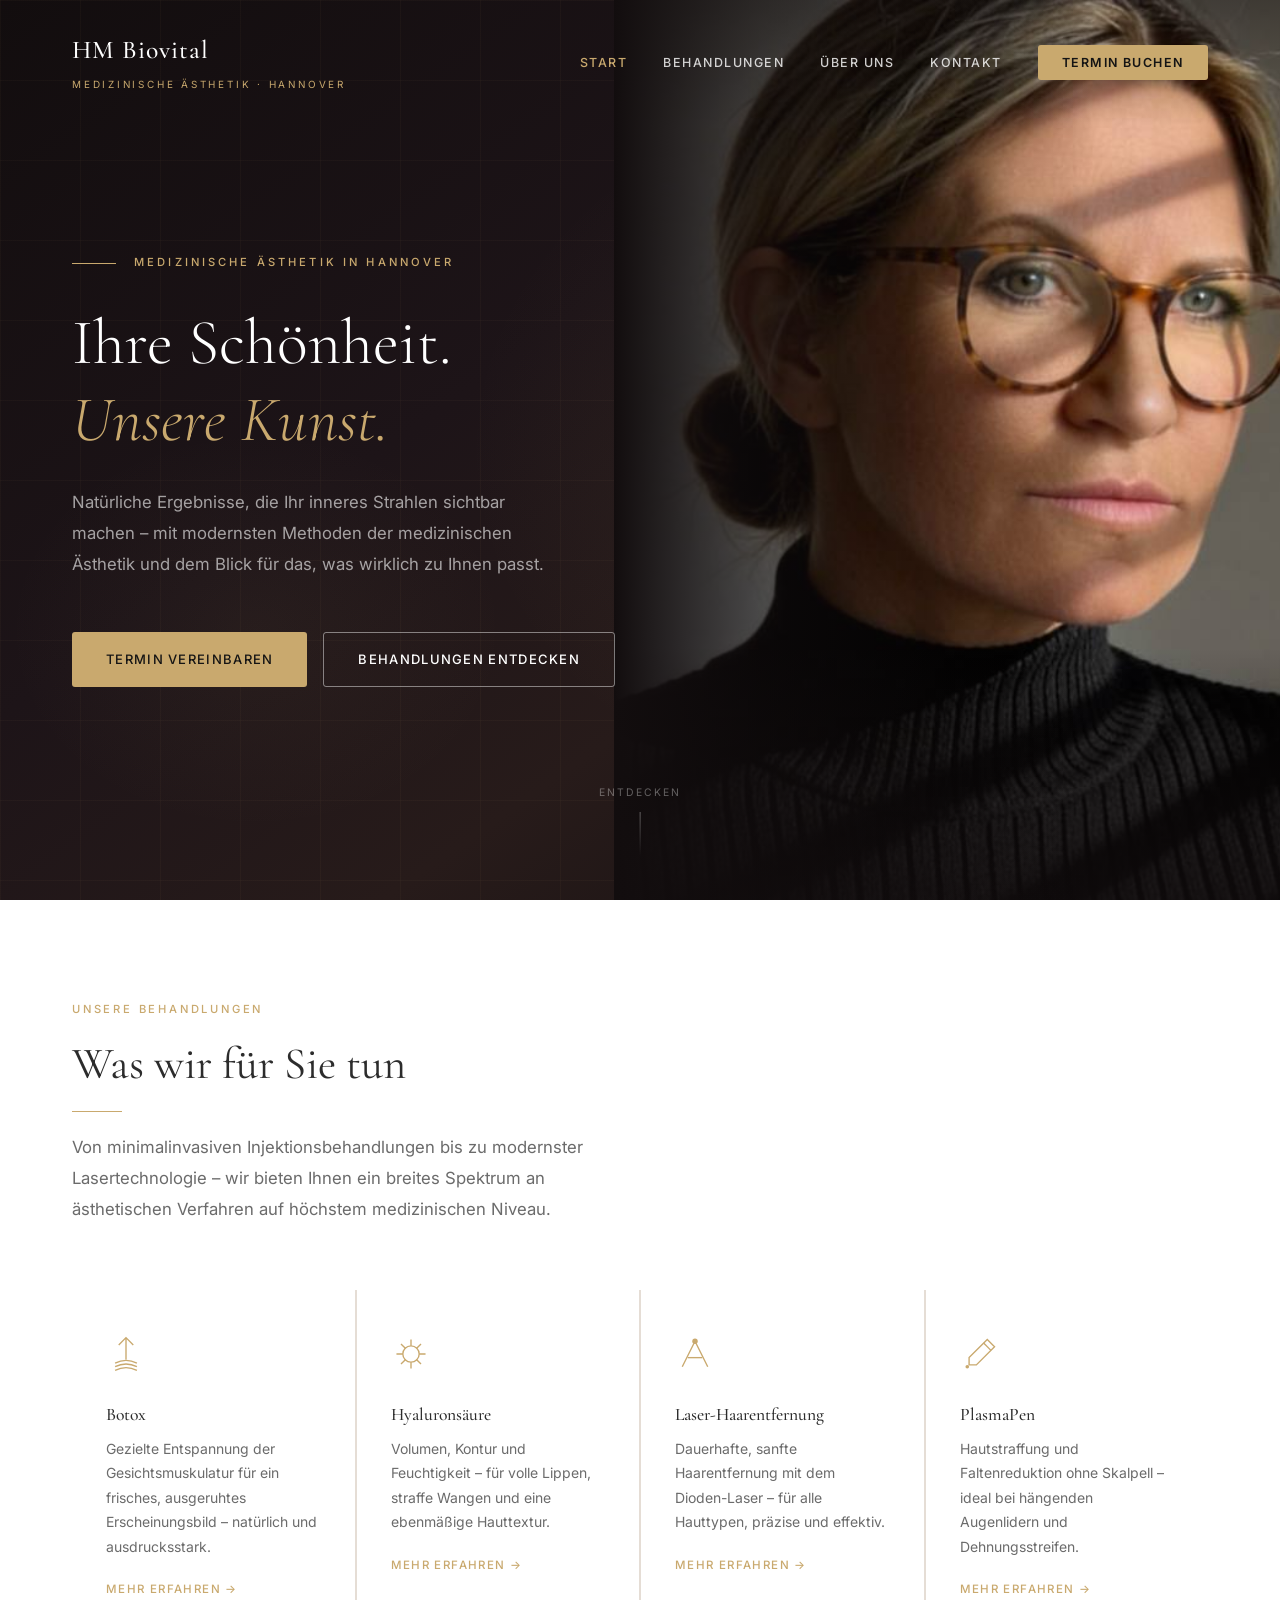
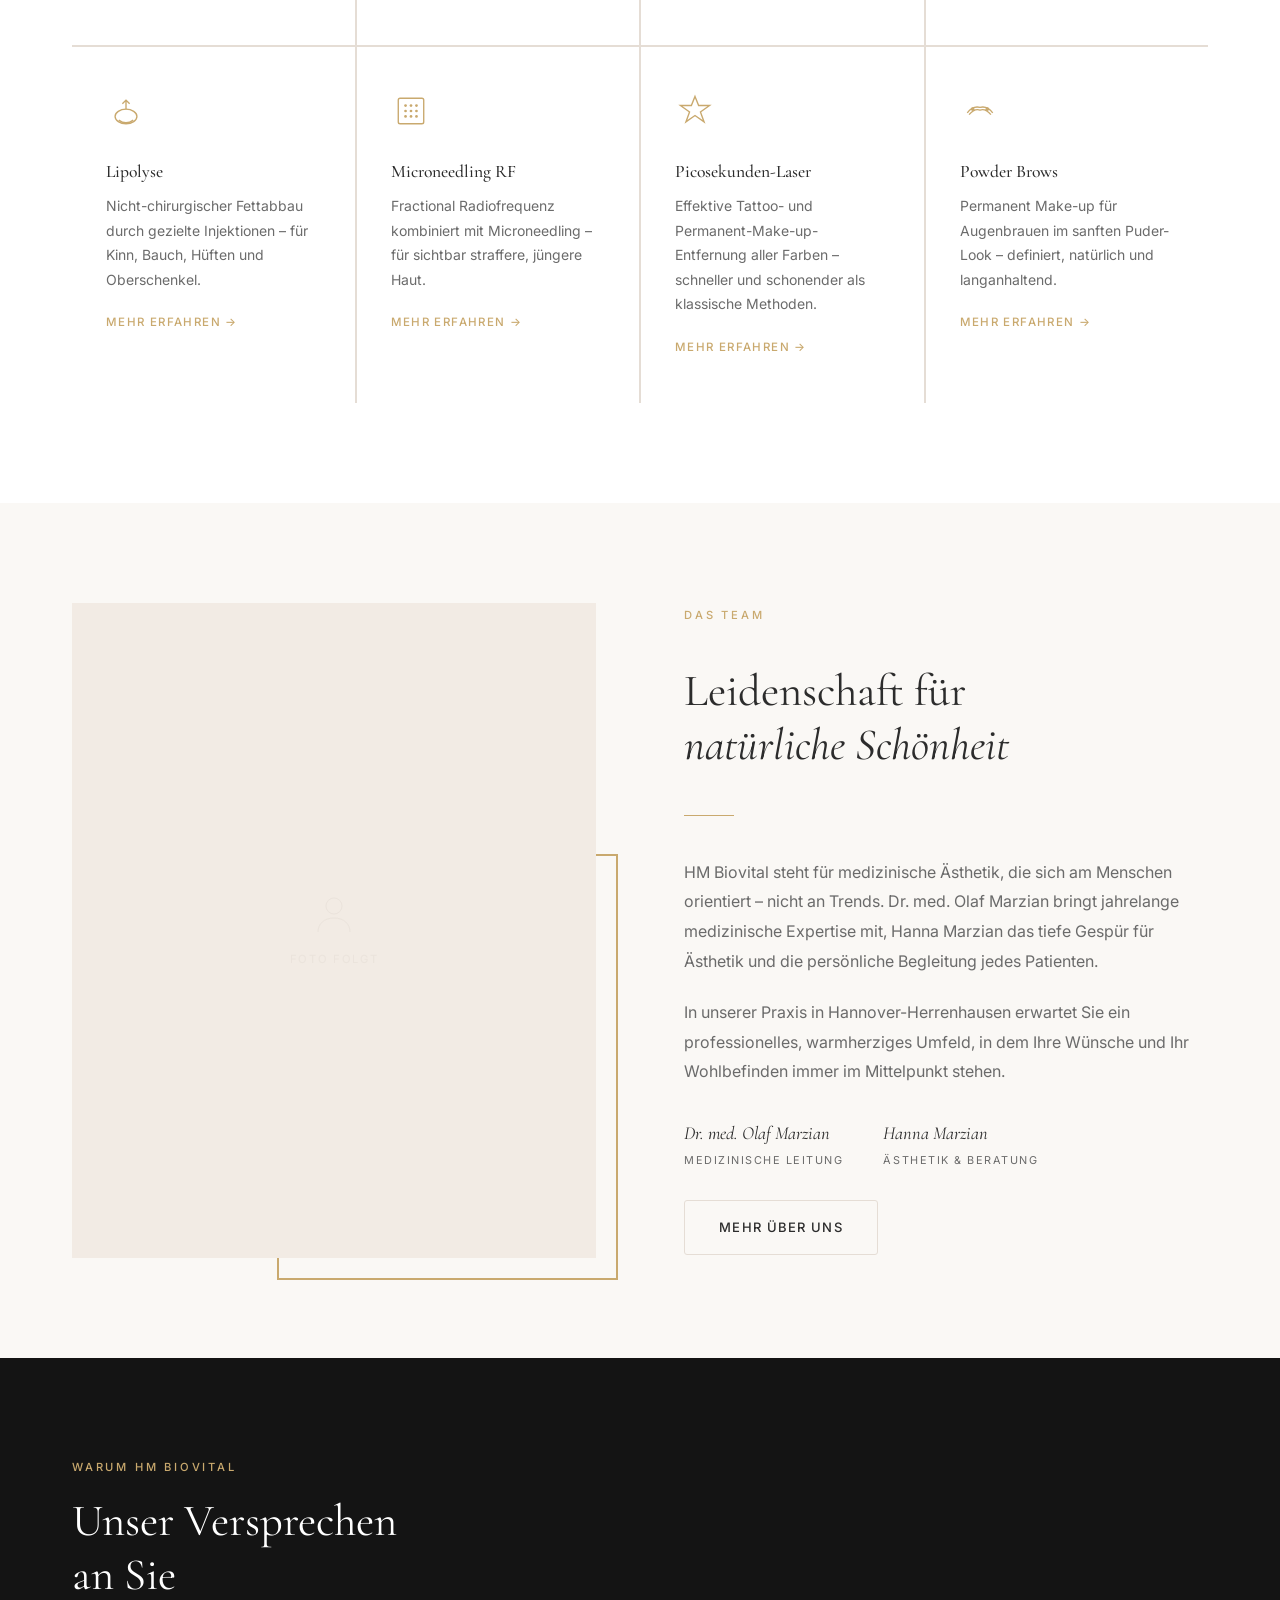
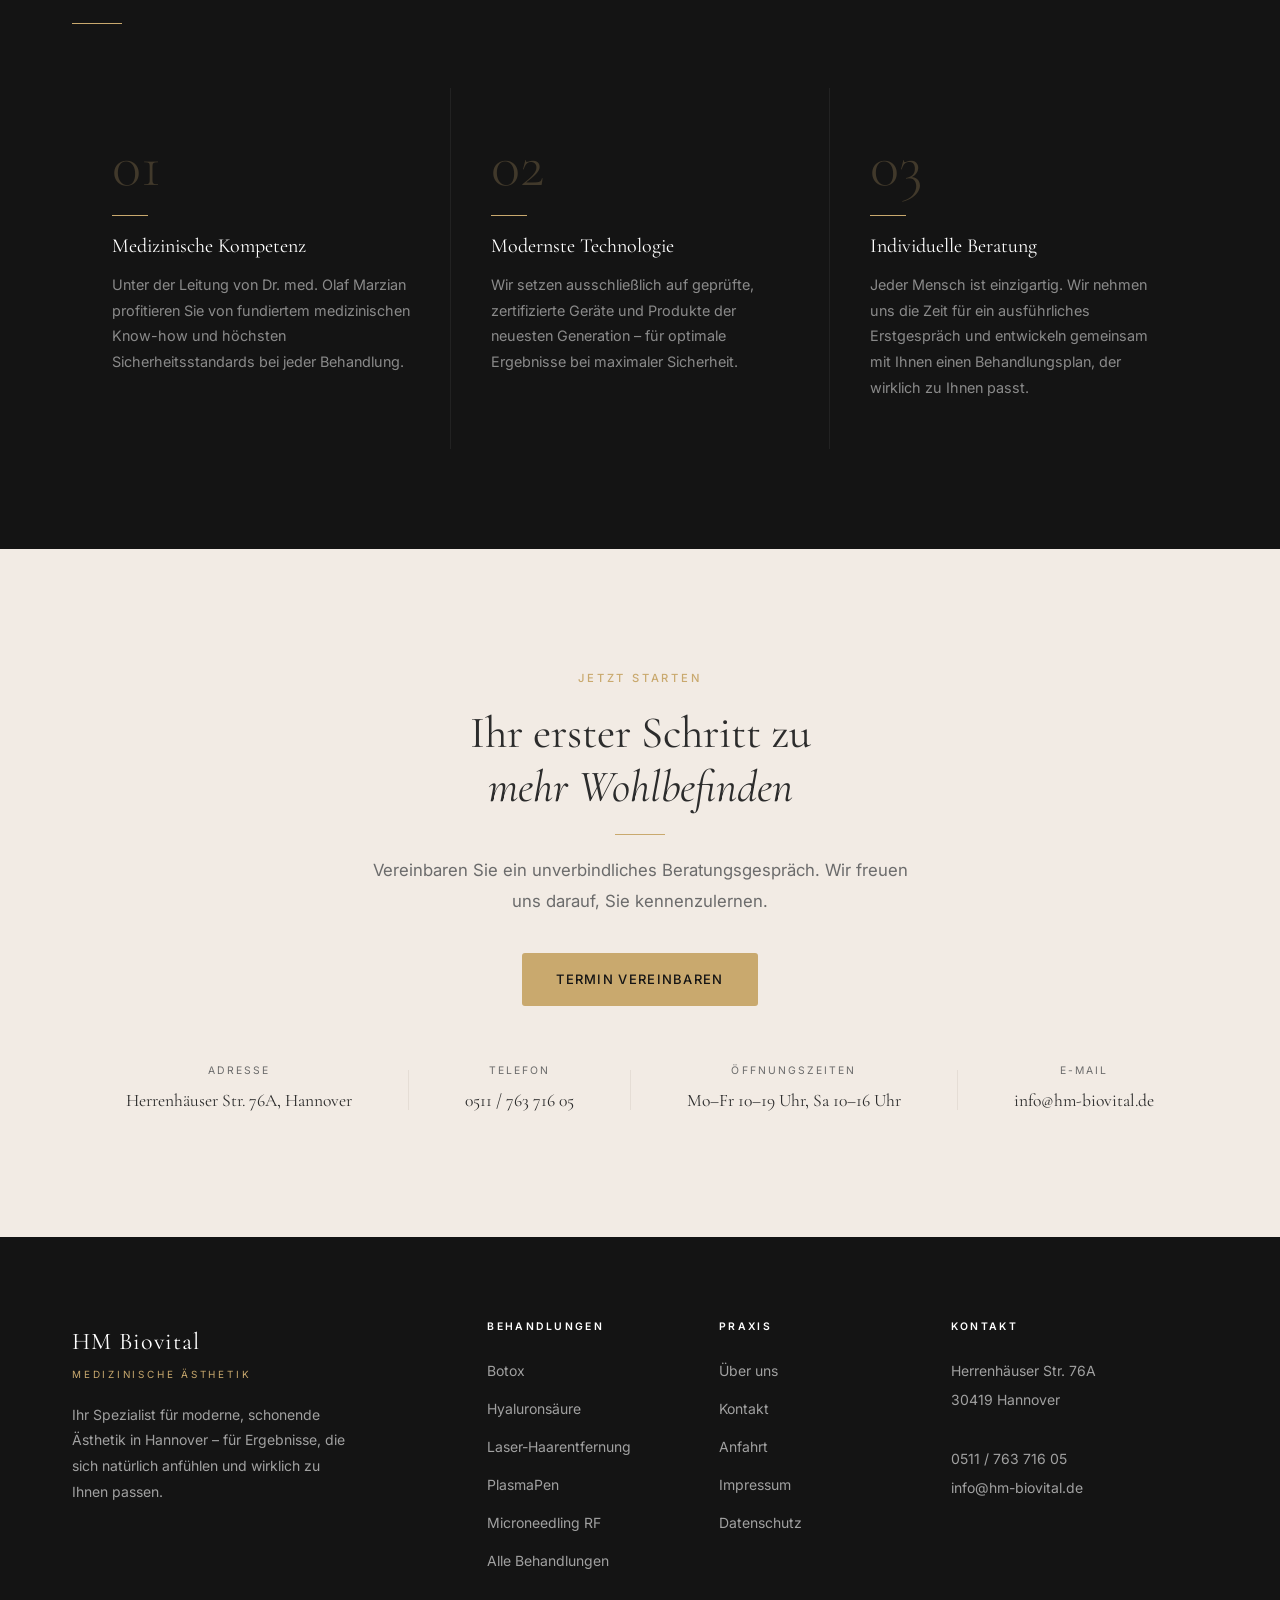
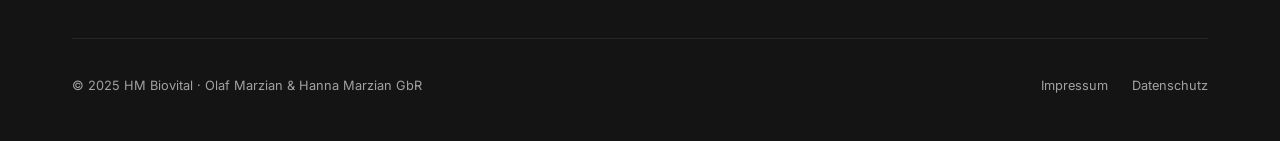
==== commit a06ff89a: "Add hero image to homepage Porträtfoto als Hero Shot auf der Startseite eingefügt – Split-Layout mit" ====
--- a/index.html
+++ b/index.html
@@ -64,6 +64,9 @@
         </div>
       </div>
     </div>
+    <div class="hero-image">
+      <img src="images/hero.jpg" alt="Hanna Marzian – HM Biovital Medizinische Ästhetik">
+    </div>
     <div class="hero-scroll" aria-hidden="true">Entdecken</div>
   </section>
 
--- a/css/style.css
+++ b/css/style.css
@@ -443,6 +443,40 @@
   50%       { transform: translateX(-50%) translateY(8px); }
 }
 
+.hero-image {
+  position: absolute;
+  right: 0;
+  top: 0;
+  height: 100%;
+  width: 52%;
+  z-index: 1;
+  overflow: hidden;
+}
+
+.hero-image img {
+  width: 100%;
+  height: 100%;
+  object-fit: cover;
+  object-position: 60% top;
+  display: block;
+}
+
+.hero-image::after {
+  content: '';
+  position: absolute;
+  inset: 0;
+  background:
+    linear-gradient(to right, #120D0E 0%, rgba(18, 13, 14, 0.55) 22%, rgba(18, 13, 14, 0.15) 50%, transparent 72%),
+    linear-gradient(to top, rgba(18, 13, 14, 0.75) 0%, transparent 28%),
+    linear-gradient(to bottom, rgba(18, 13, 14, 0.4) 0%, transparent 14%);
+  z-index: 2;
+  pointer-events: none;
+}
+
+@media (max-width: 960px) {
+  .hero-image { display: none; }
+}
+
 /* 8. Page Hero (Unterseiten)
    ============================================================ */
 .page-hero {
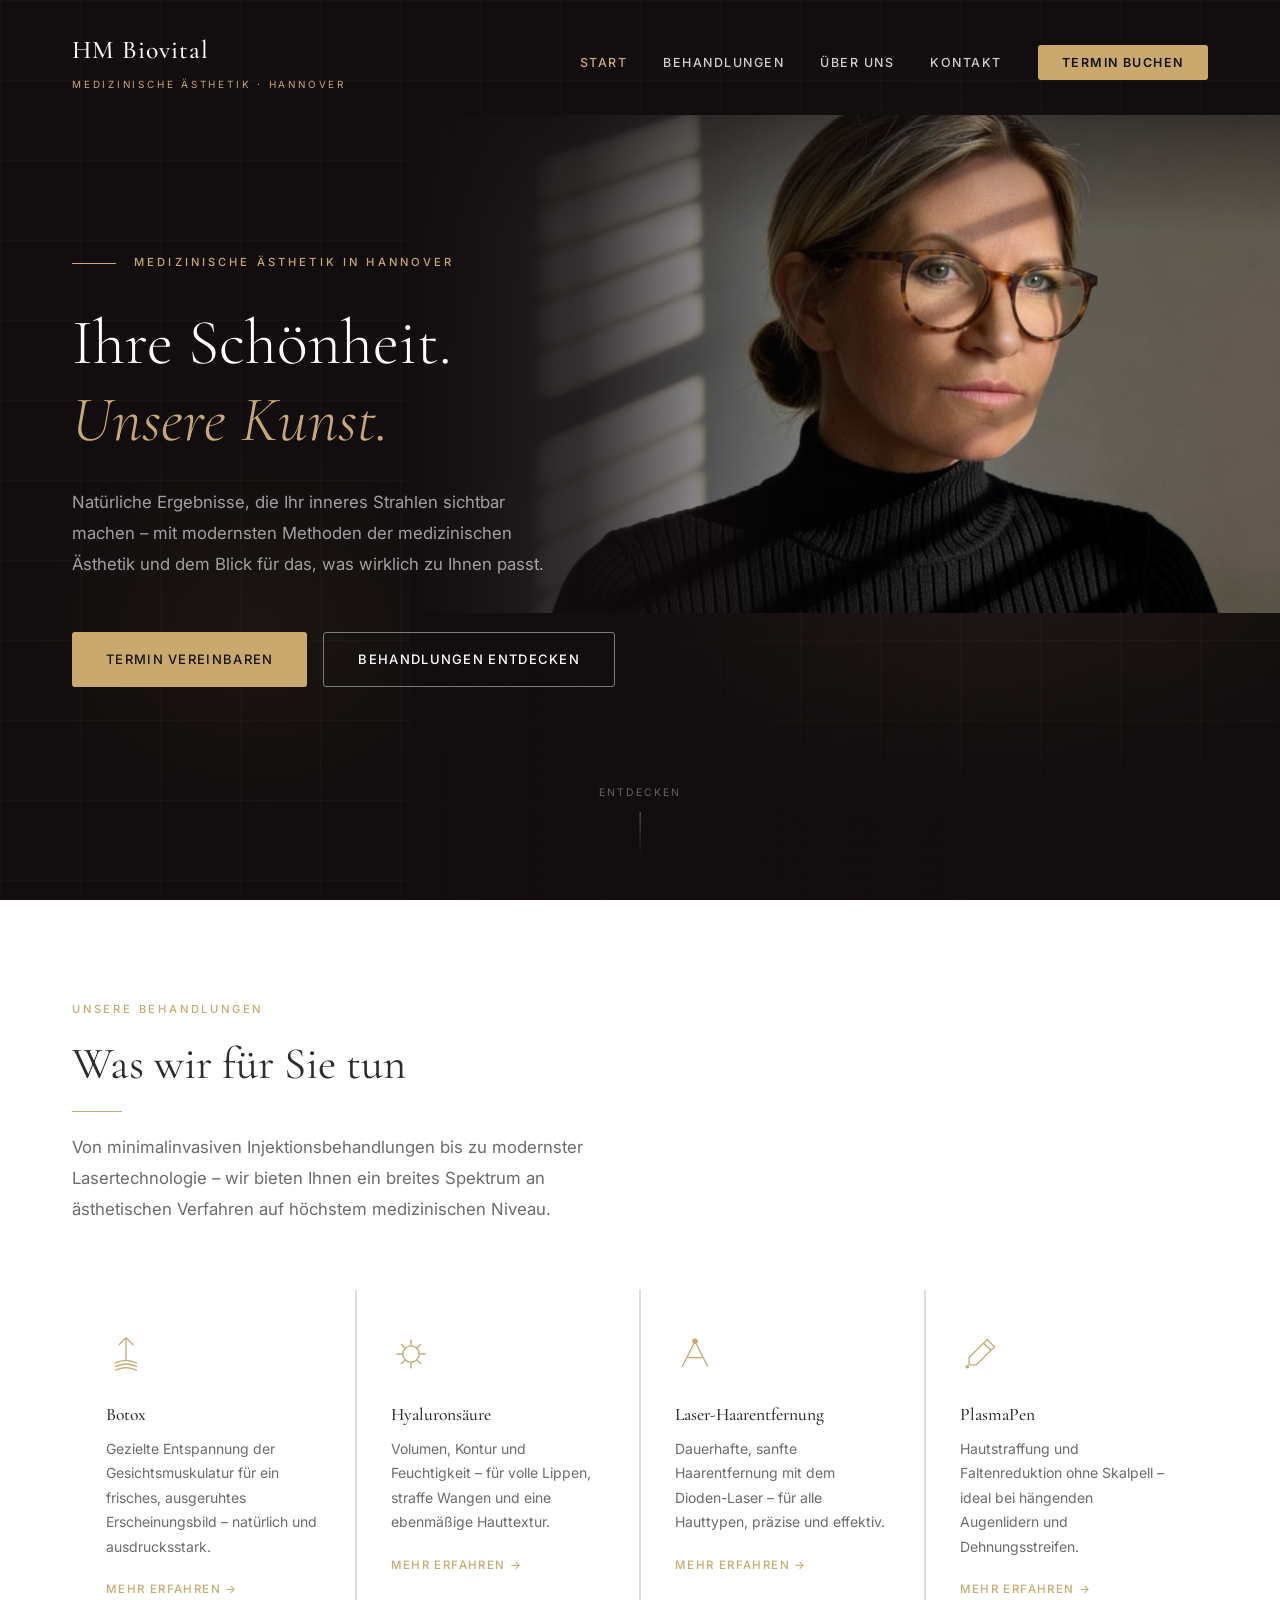
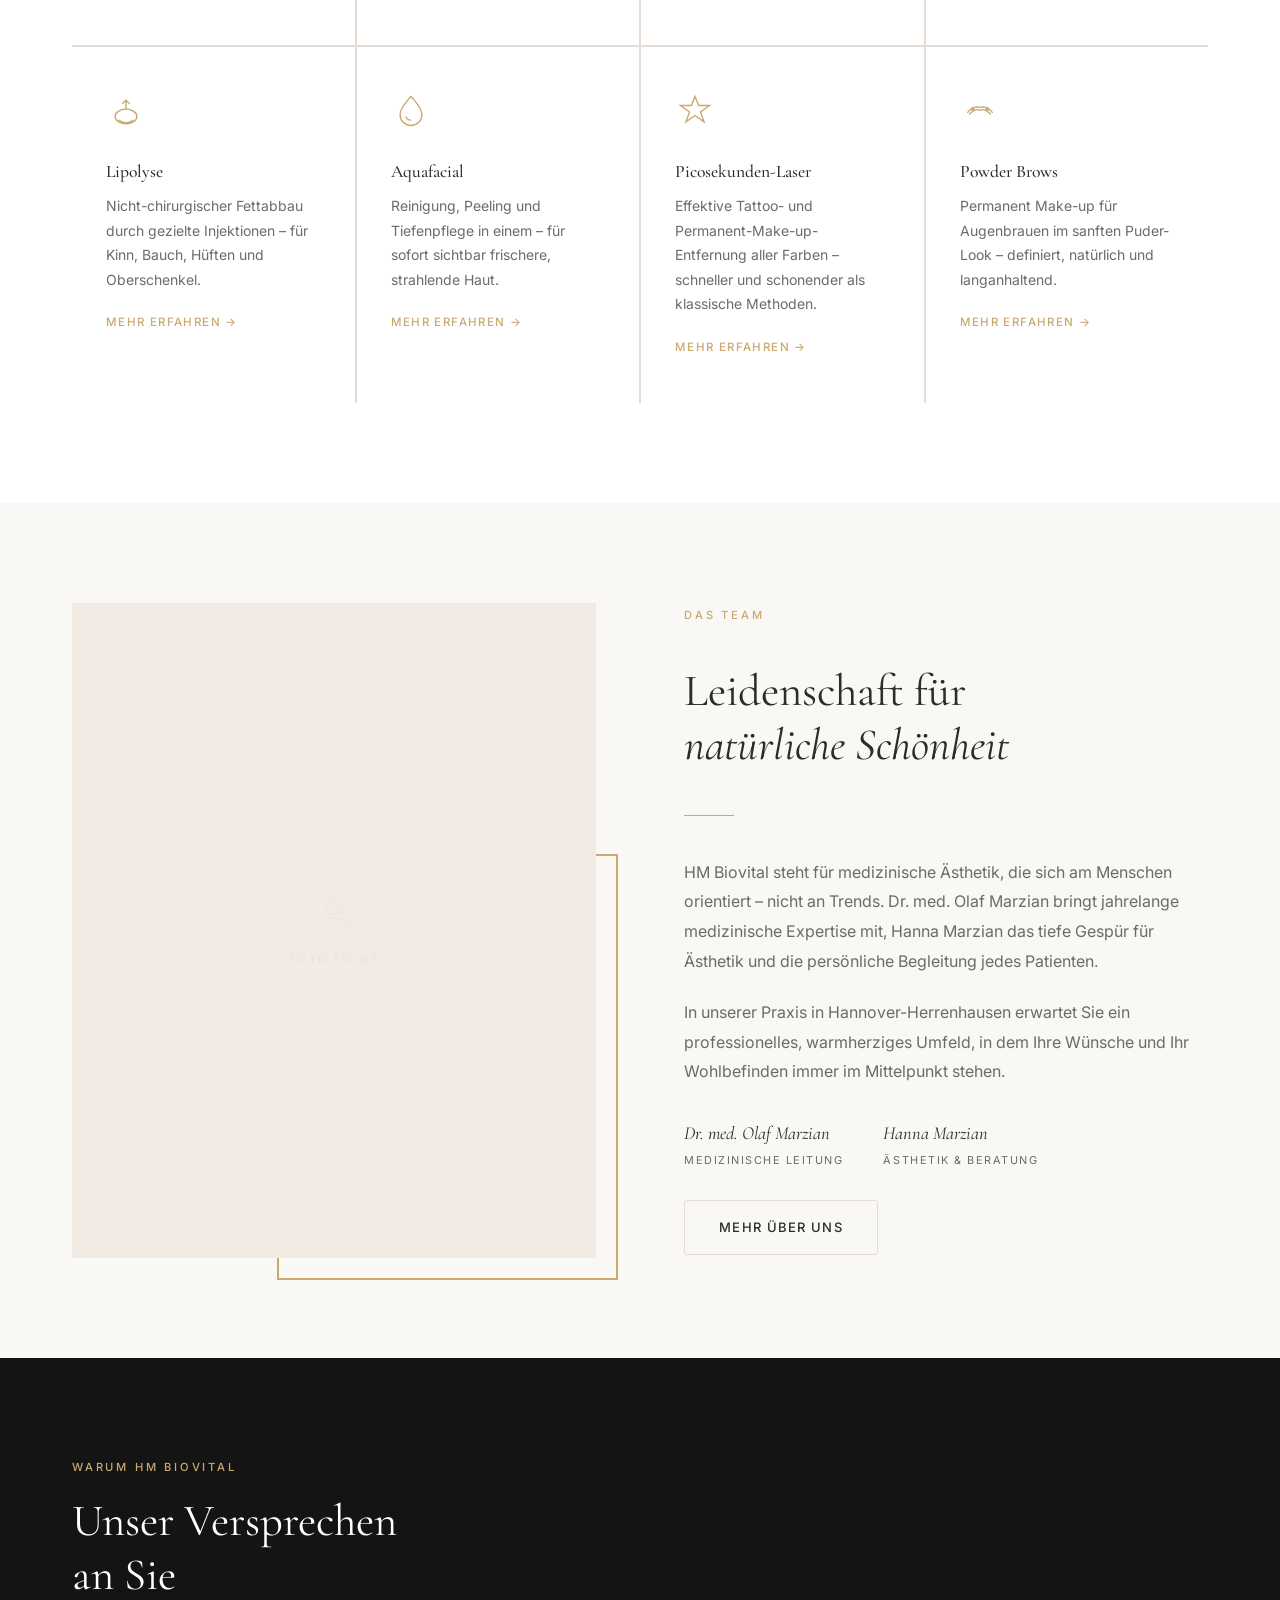
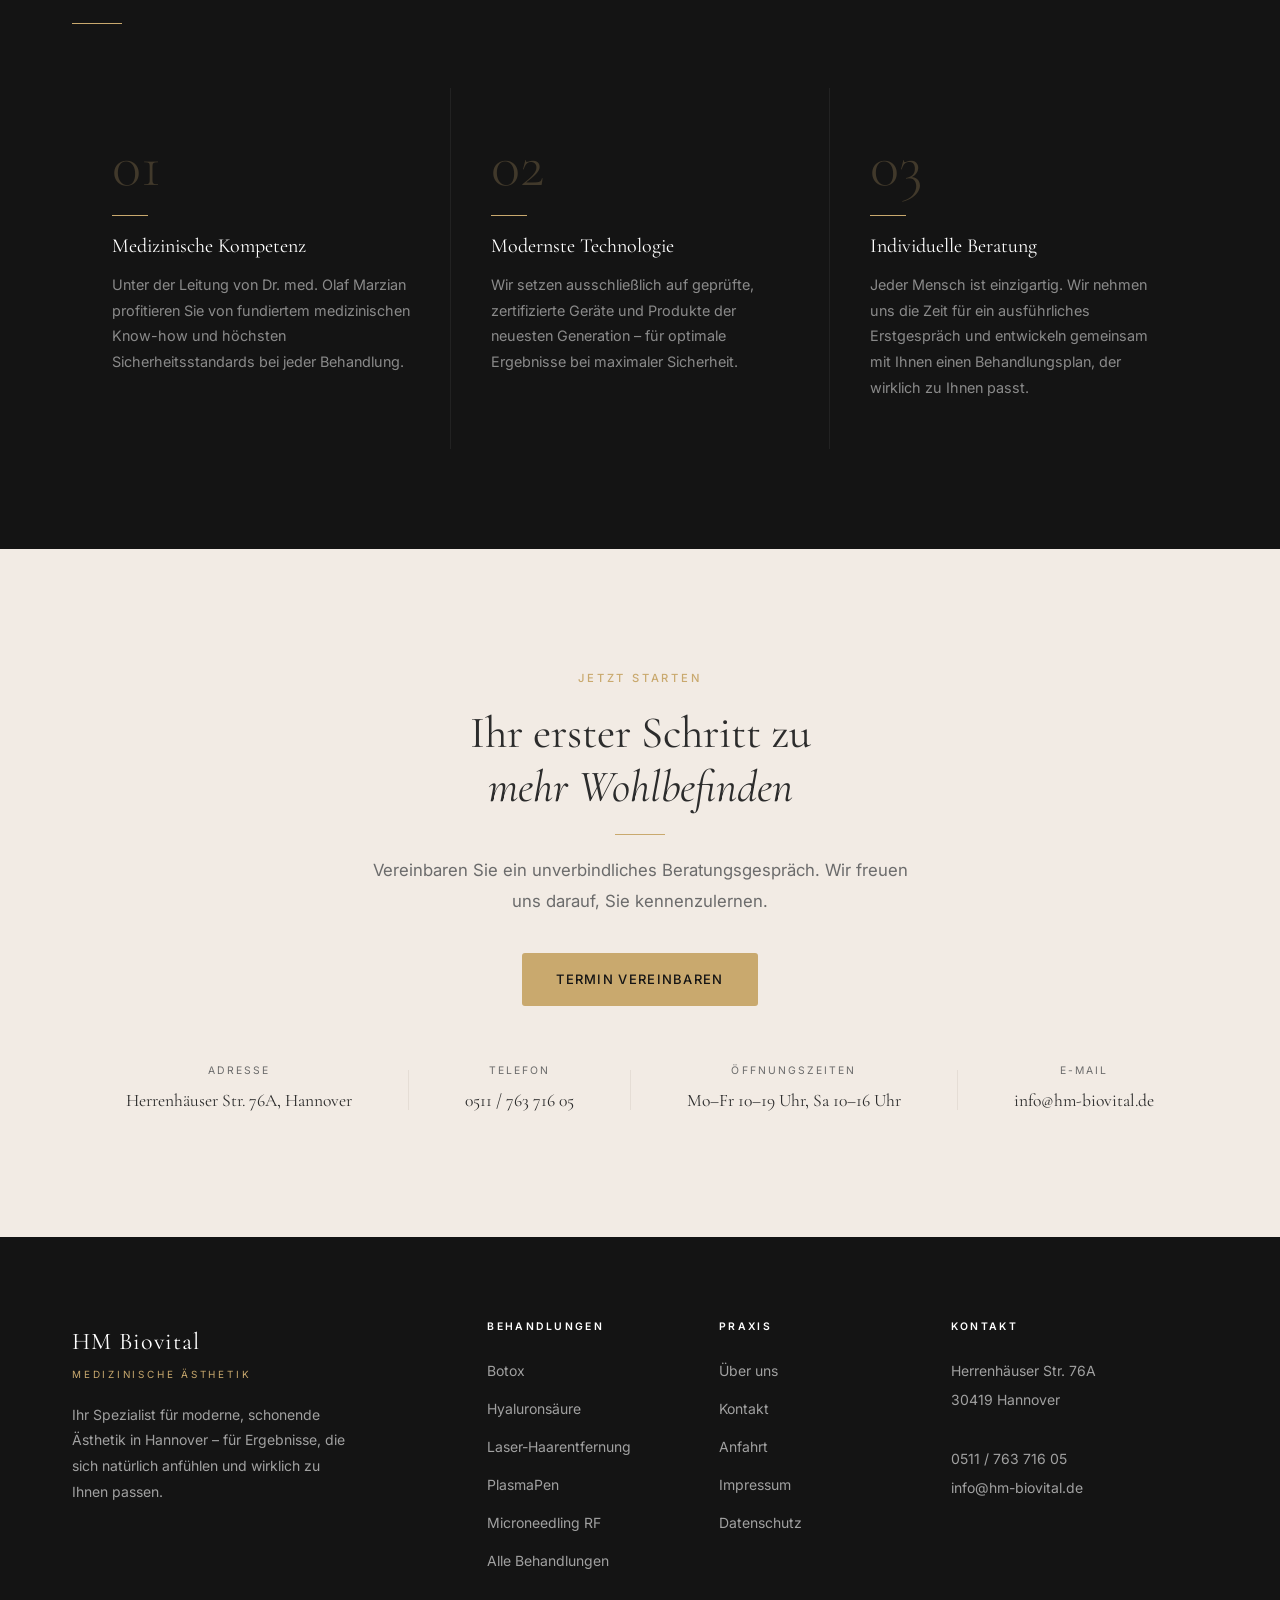
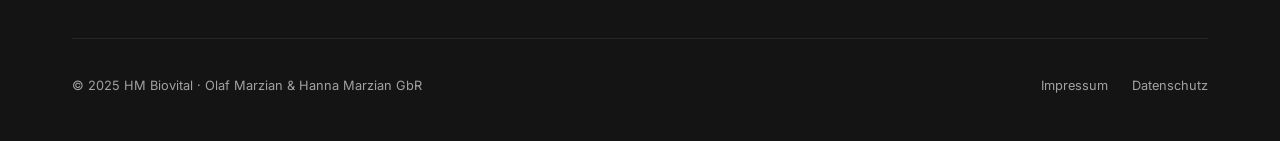
==== commit a1c28764: "Neue Behandlungen, Preisliste 2026 und Content-Updates - Microneedling RF entfernt - 4 neue Behandlu" ====
--- a/index.html
+++ b/index.html
@@ -144,22 +144,14 @@
           <span class="leistung-more">Mehr erfahren →</span>
         </a>
 
-        <!-- Microneedling RF -->
-        <a href="behandlungen.html#microneedling" class="leistung-card reveal reveal-delay-1">
-          <svg class="leistung-icon" viewBox="0 0 44 44" fill="none" stroke="currentColor" stroke-width="1.5">
-            <rect x="8" y="8" width="28" height="28" rx="2"/>
-            <circle cx="16" cy="16" r="1.5" fill="currentColor" stroke="none"/>
-            <circle cx="22" cy="16" r="1.5" fill="currentColor" stroke="none"/>
-            <circle cx="28" cy="16" r="1.5" fill="currentColor" stroke="none"/>
-            <circle cx="16" cy="22" r="1.5" fill="currentColor" stroke="none"/>
-            <circle cx="22" cy="22" r="1.5" fill="currentColor" stroke="none"/>
-            <circle cx="28" cy="22" r="1.5" fill="currentColor" stroke="none"/>
-            <circle cx="16" cy="28" r="1.5" fill="currentColor" stroke="none"/>
-            <circle cx="22" cy="28" r="1.5" fill="currentColor" stroke="none"/>
-            <circle cx="28" cy="28" r="1.5" fill="currentColor" stroke="none"/>
-          </svg>
-          <h3>Microneedling RF</h3>
-          <p>Fractional Radiofrequenz kombiniert mit Microneedling – für sichtbar straffere, jüngere Haut.</p>
+        <!-- Aquafacial -->
+        <a href="behandlungen.html#aquafacial" class="leistung-card reveal reveal-delay-1">
+          <svg class="leistung-icon" viewBox="0 0 44 44" fill="none" stroke="currentColor" stroke-width="1.5">
+            <path d="M22 6 C22 6 10 18 10 26 C10 32.627 15.373 38 22 38 C28.627 38 34 32.627 34 26 C34 18 22 6 22 6 Z"/>
+            <path d="M16 28 C16 28 18 32 22 32"/>
+          </svg>
+          <h3>Aquafacial</h3>
+          <p>Reinigung, Peeling und Tiefenpflege in einem – für sofort sichtbar frischere, strahlende Haut.</p>
           <span class="leistung-more">Mehr erfahren →</span>
         </a>
 
--- a/css/style.css
+++ b/css/style.css
@@ -331,8 +331,7 @@
   align-items: center;
   position: relative;
   overflow: hidden;
-  background:
-    linear-gradient(145deg, #120D0E 0%, #1D1418 40%, #271B1A 65%, #130E0F 100%);
+  background: #120D0E;
 }
 
 .hero::before {
@@ -446,18 +445,17 @@
 .hero-image {
   position: absolute;
   right: 0;
-  top: 0;
-  height: 100%;
-  width: 52%;
+  top: 115px;
+  width: 68%;
+  height: calc(100% - 115px);
   z-index: 1;
-  overflow: hidden;
 }
 
 .hero-image img {
   width: 100%;
   height: 100%;
-  object-fit: cover;
-  object-position: 60% top;
+  object-fit: contain;
+  object-position: right top;
   display: block;
 }
 
@@ -466,15 +464,29 @@
   position: absolute;
   inset: 0;
   background:
-    linear-gradient(to right, #120D0E 0%, rgba(18, 13, 14, 0.55) 22%, rgba(18, 13, 14, 0.15) 50%, transparent 72%),
-    linear-gradient(to top, rgba(18, 13, 14, 0.75) 0%, transparent 28%),
-    linear-gradient(to bottom, rgba(18, 13, 14, 0.4) 0%, transparent 14%);
+    linear-gradient(to right, #120D0E 0%, rgba(18, 13, 14, 0.85) 20%, rgba(18, 13, 14, 0.2) 45%, transparent 65%),
+    linear-gradient(to top, #120D0E 0%, rgba(18, 13, 14, 0.6) 12%, transparent 28%),
+    linear-gradient(to bottom, rgba(18, 13, 14, 0.5) 0%, transparent 15%);
   z-index: 2;
   pointer-events: none;
 }
 
 @media (max-width: 960px) {
-  .hero-image { display: none; }
+  .hero-image {
+    inset: 0;
+    width: 100%;
+    height: 100%;
+  }
+
+  .hero-image img {
+    object-fit: cover;
+    object-position: center top;
+  }
+
+  .hero-image::after {
+    background:
+      linear-gradient(to bottom, rgba(18, 13, 14, 0.88) 0%, rgba(18, 13, 14, 0.65) 40%, rgba(18, 13, 14, 0.75) 100%);
+  }
 }
 
 /* 8. Page Hero (Unterseiten)
@@ -1174,7 +1186,112 @@
 }
 .impressum-content a:hover { color: var(--gold-dark); }
 
-/* 18. Scroll Reveal
+/* 18. Preisliste
+   ============================================================ */
+.preisliste-section {
+  background: var(--dark-2);
+  padding: 100px 0;
+}
+.preisliste-section .section-header { color: var(--white); }
+.preisliste-section .section-desc   { color: rgba(255,255,255,0.5); }
+
+.preisliste-grid {
+  display: grid;
+  grid-template-columns: repeat(2, 1fr);
+  gap: 2px;
+  background: rgba(255,255,255,0.06);
+  margin-top: 64px;
+}
+
+.preisliste-kategorie {
+  background: var(--dark-2);
+  padding: 48px 44px;
+  display: flex;
+  flex-direction: column;
+  gap: 32px;
+}
+
+.preisliste-kat-header { border-bottom: 1px solid rgba(201,169,110,0.3); padding-bottom: 14px; }
+.preisliste-kat-label {
+  font-size: 0.65rem;
+  letter-spacing: 0.22em;
+  text-transform: uppercase;
+  color: var(--gold);
+  font-weight: 600;
+  font-family: var(--font-body);
+}
+
+.preisliste-gruppe { display: flex; flex-direction: column; gap: 6px; }
+
+.preisliste-gruppe-titel {
+  font-family: var(--font-display);
+  font-size: 1rem;
+  color: rgba(255,255,255,0.85);
+  margin-bottom: 6px;
+  font-style: italic;
+}
+
+.preisliste-row {
+  display: flex;
+  justify-content: space-between;
+  align-items: baseline;
+  gap: 16px;
+  font-size: 0.875rem;
+  color: rgba(255,255,255,0.55);
+  padding: 5px 0;
+  border-bottom: 1px solid rgba(255,255,255,0.05);
+}
+.preisliste-row:last-child { border-bottom: none; }
+.preisliste-row span:last-child {
+  color: rgba(255,255,255,0.85);
+  white-space: nowrap;
+  font-weight: 500;
+}
+.preisliste-row em {
+  font-size: 0.75rem;
+  color: rgba(255,255,255,0.4);
+  font-style: normal;
+}
+
+.preisliste-hinweis {
+  font-size: 0.75rem;
+  color: rgba(255,255,255,0.35);
+  margin-top: 4px;
+  font-style: italic;
+}
+
+.preisliste-highlight {
+  background: rgba(201,169,110,0.08);
+  border: 1px solid rgba(201,169,110,0.25);
+  padding: 22px 24px;
+  display: flex;
+  flex-direction: column;
+  gap: 4px;
+}
+.preisliste-highlight-name {
+  font-family: var(--font-display);
+  font-size: 1.1rem;
+  color: var(--gold);
+}
+.preisliste-highlight-desc {
+  font-size: 0.8rem;
+  color: rgba(255,255,255,0.5);
+}
+.preisliste-highlight-preis {
+  font-family: var(--font-display);
+  font-size: 1.8rem;
+  color: var(--white);
+  margin-top: 8px;
+}
+
+@media (max-width: 1024px) {
+  .preisliste-grid { grid-template-columns: 1fr; }
+}
+@media (max-width: 768px) {
+  .preisliste-kategorie { padding: 36px 24px; }
+}
+
+/* 19. Scroll Reveal
    ============================================================ */
 .reveal {
   opacity: 0;
